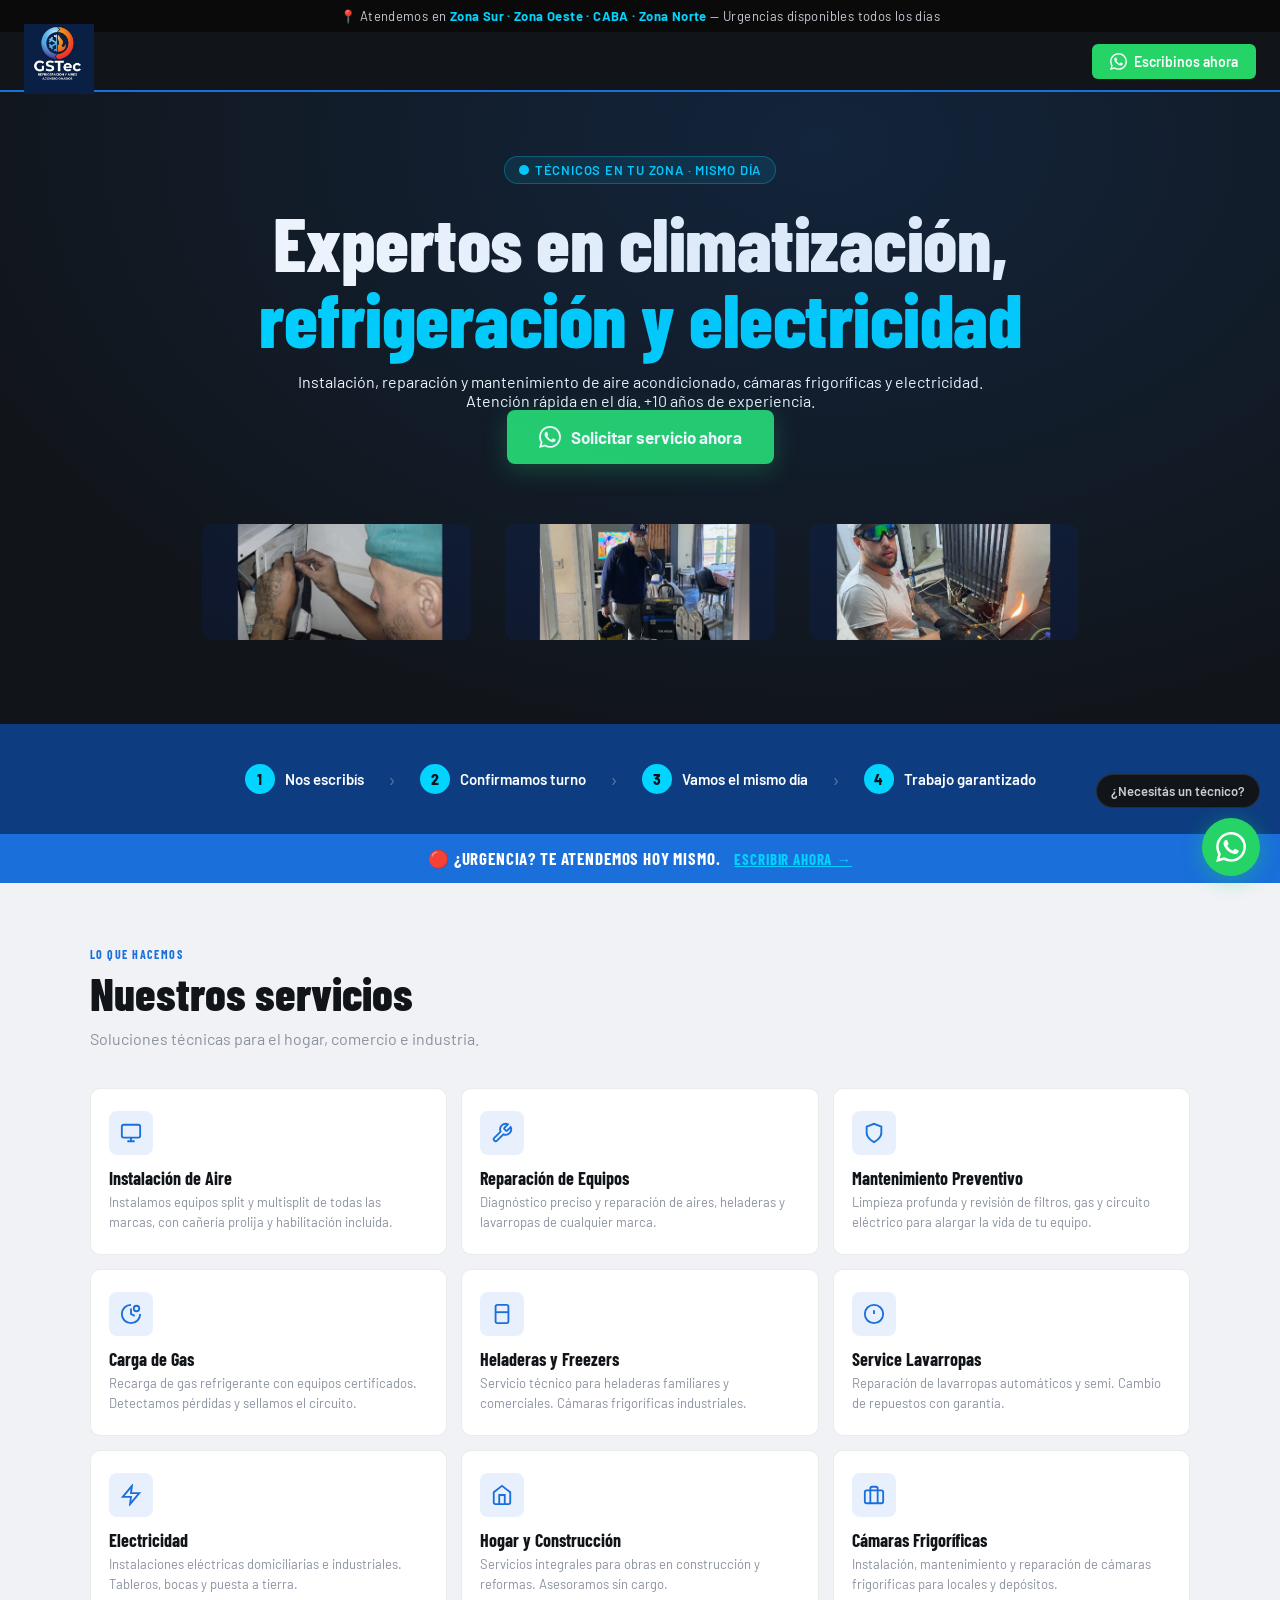
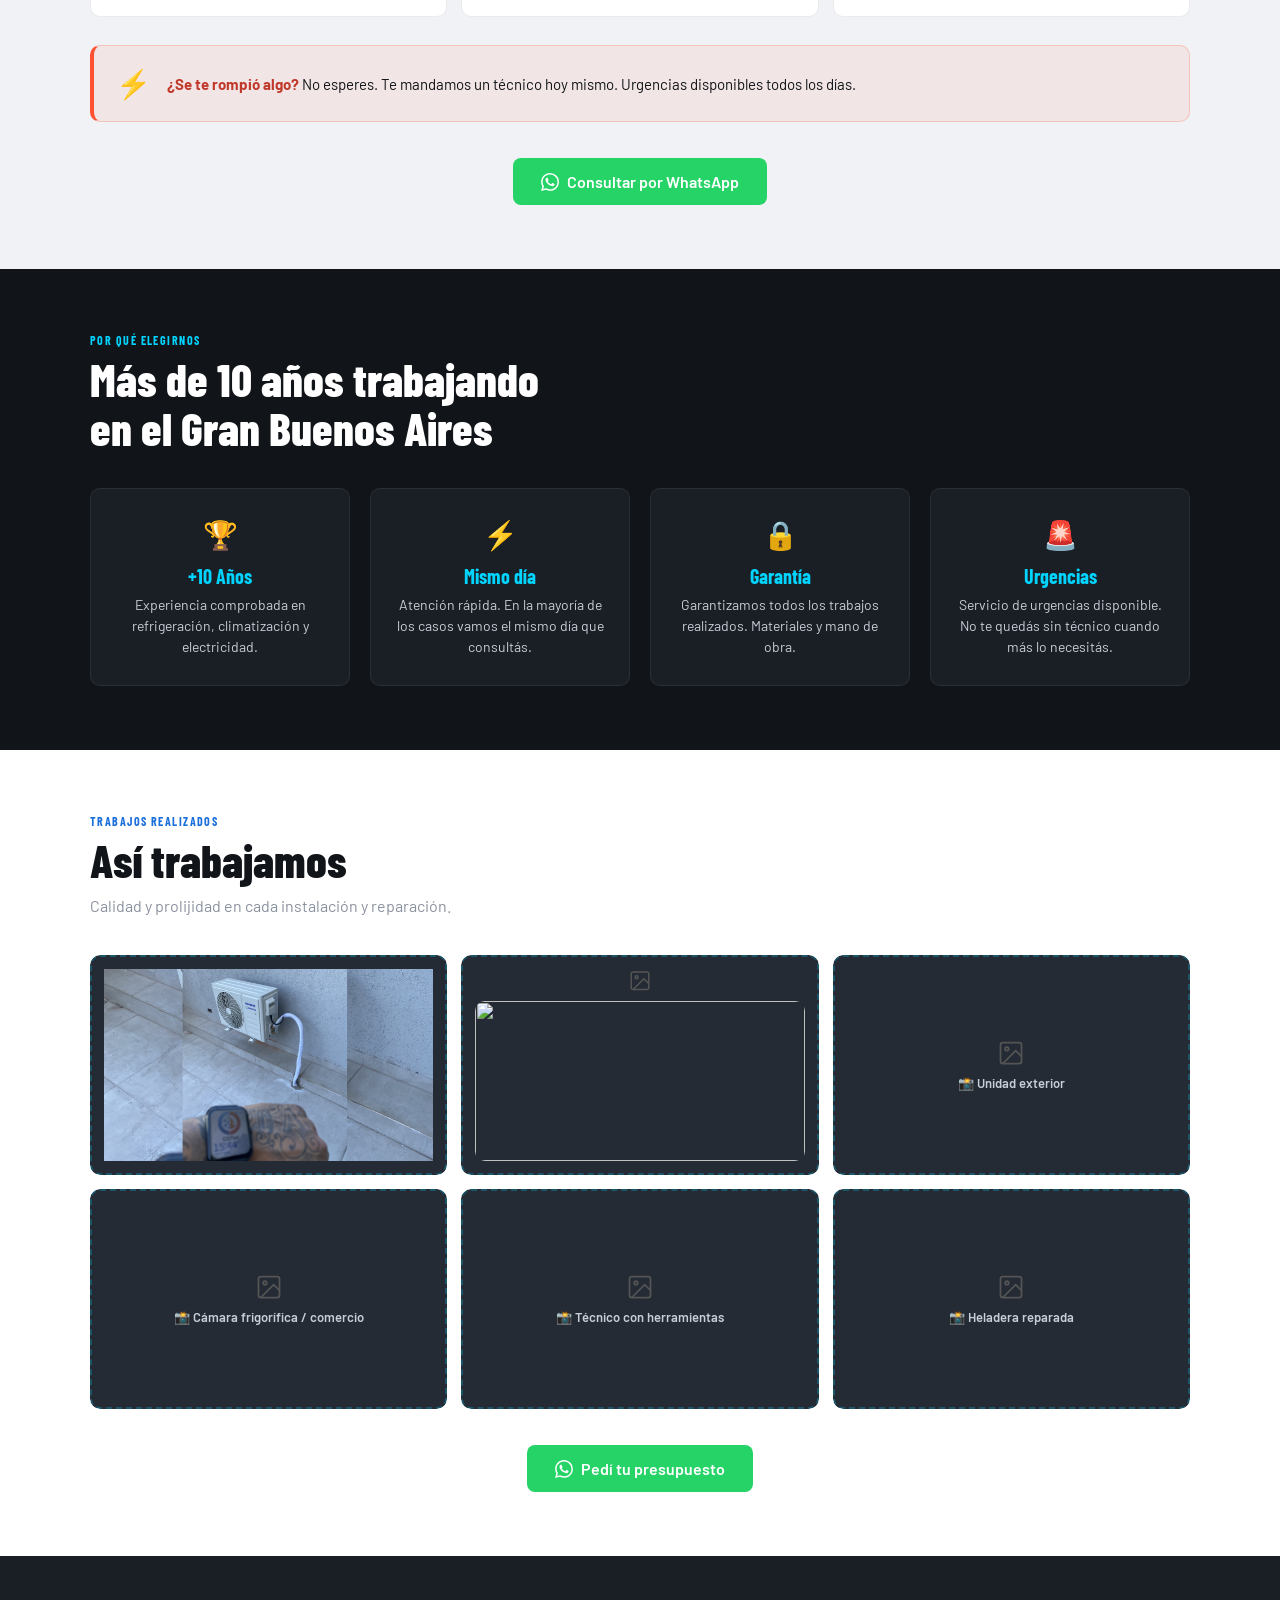
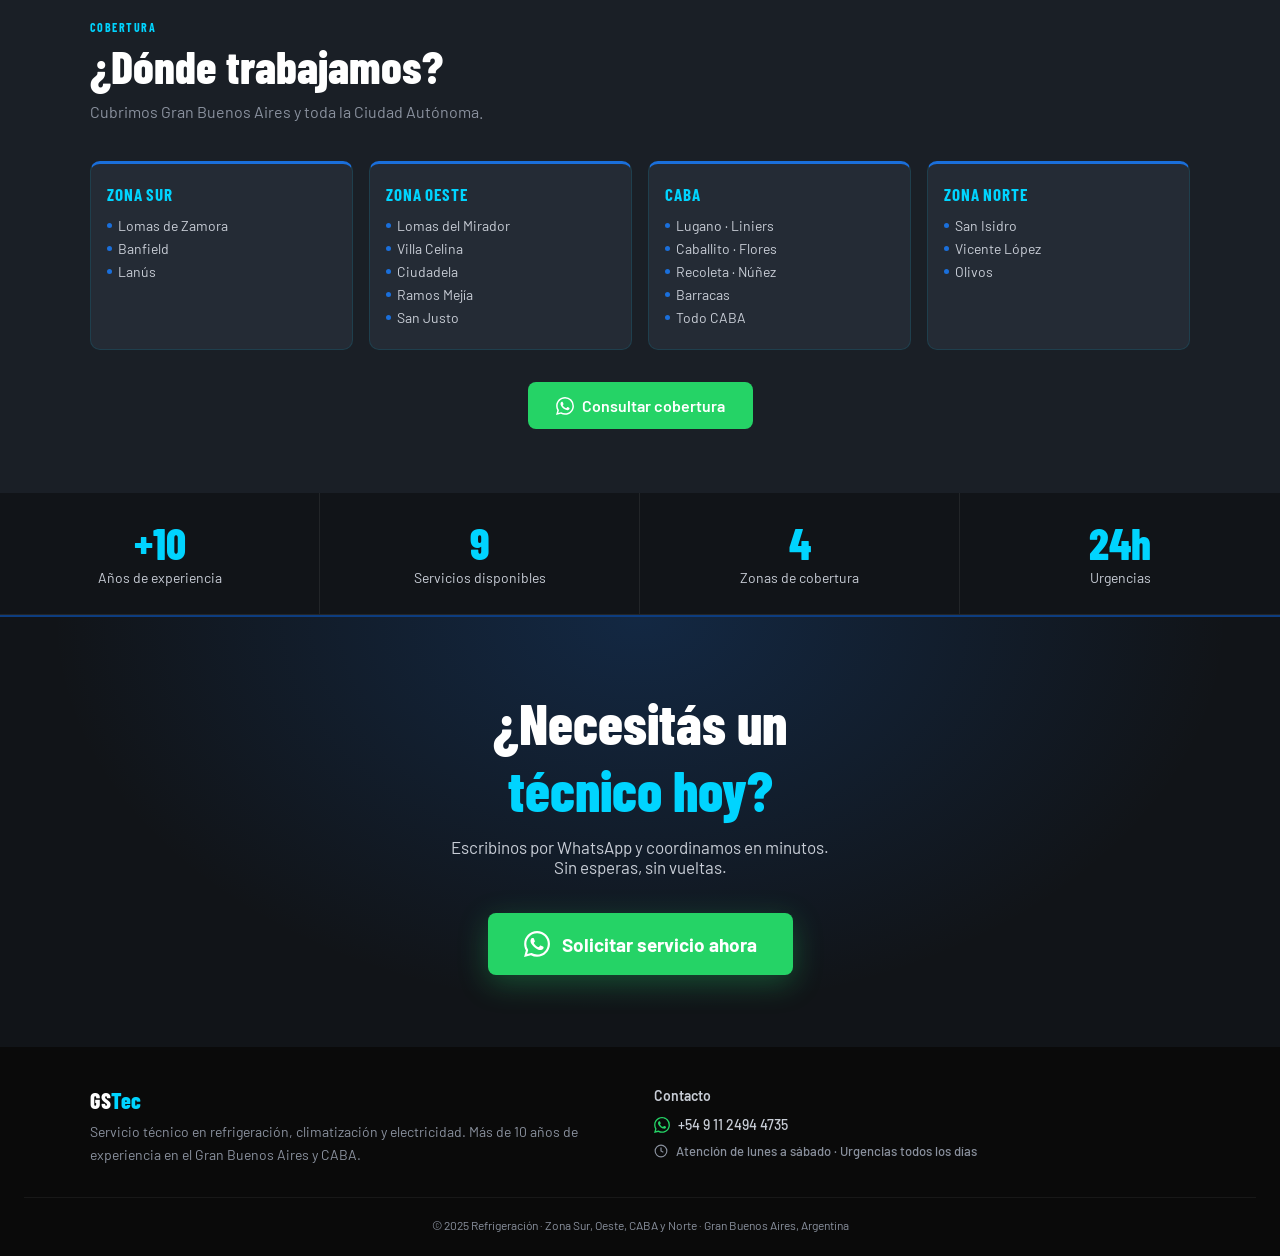
==== index.html @ 86d97913 "Update index.html" ====
<!DOCTYPE html>
<html lang="es">
<head>
<meta charset="UTF-8">
<meta name="viewport" content="width=device-width, initial-scale=1.0">
<meta name="description" content=" Refrigeración - Instalación, reparación y mantenimiento de aires acondicionados, heladeras y más. Más de 10 años de experiencia. Zona Sur, Oeste, CABA y Norte.">
<title> Refrigeración | Técnico Oficial · Zona Sur, Oeste y CABA</title>
<link rel="preconnect" href="https://fonts.googleapis.com">
<link href="https://fonts.googleapis.com/css2?family=Barlow+Condensed:wght@400;600;700;800&family=Barlow:wght@400;500;600&display=swap" rel="stylesheet">
<style>
  *, *::before, *::after { box-sizing: border-box; margin: 0; padding: 0; }

  :root {
    --black:   #0a0a0a;
    --dark:    #111418;
    --dark2:   #1a1f26;
    --dark3:   #242b35;
    --blue:    #1a6fdb;
    --blue2:   #1559b3;
    --blue3:   #0d3d80;
    --cyan:    #00d4ff;
    --white:   #ffffff;
    --gray1:   #f0f2f5;
    --gray2:   #c8cdd6;
    --gray3:   #8a919e;
    --wa:      #25D366;
    --wa2:     #1da851;
    --radius:  10px;
    --font-h:  'Barlow Condensed', sans-serif;
    --font-b:  'Barlow', sans-serif;
  }

  html { scroll-behavior: smooth; }

  body {
    font-family: var(--font-b);
    background: var(--white);
    color: var(--dark);
    overflow-x: hidden;
    -webkit-font-smoothing: antialiased;
  }

  /* ─── TOPBAR ─── */
  .topbar {
    background: var(--black);
    color: var(--gray2);
    font-size: 13px;
    text-align: center;
    padding: 8px 16px;
    letter-spacing: 0.03em;
  }
  .topbar strong { color: var(--cyan); }

  /* ─── NAV ─── */
  nav {
    background: var(--dark);
    position: sticky;
    top: 0;
    z-index: 100;
    display: flex;
    align-items: center;
    justify-content: space-between;
    padding: 0 24px;
    height: 60px;
    border-bottom: 2px solid var(--blue);
  }
  .logo {
    font-family: var(--font-h);
    font-weight: 800;
    font-size: 26px;
    color: var(--white);
    letter-spacing: 0.5px;
    text-decoration: none;
  }
  .logo span { color: var(--cyan); }
  .nav-cta {
    background: var(--wa);
    color: var(--white);
    font-family: var(--font-b);
    font-weight: 600;
    font-size: 14px;
    padding: 9px 18px;
    border-radius: 6px;
    text-decoration: none;
    display: flex;
    align-items: center;
    gap: 7px;
    transition: background .2s;
    white-space: nowrap;
  }
  .nav-cta:hover { background: var(--wa2); }
  .nav-cta svg { flex-shrink: 0; }

  /* ─── HERO ─── */
  .hero {
    background: var(--dark);
    color: var(--white);
    position: relative;
    overflow: hidden;
    padding: 64px 24px 72px;
    text-align: center;
  }
  .hero::before {
    content: '';
    position: absolute;
    top: -40%;
    left: -20%;
    width: 140%;
    height: 160%;
    background: radial-gradient(ellipse at 60% 30%, rgba(26,111,219,.18) 0%, transparent 65%);
    pointer-events: none;
  }
  .hero-badge {
    display: inline-flex;
    align-items: center;
    gap: 6px;
    background: rgba(0,212,255,.1);
    border: 1px solid rgba(0,212,255,.3);
    color: var(--cyan);
    font-size: 13px;
    font-weight: 600;
    letter-spacing: .06em;
    padding: 5px 14px;
    border-radius: 20px;
    margin-bottom: 20px;
    text-transform: uppercase;
  }
  .hero h1 {
    font-family: var(--font-h);
    font-weight: 800;
    font-size: clamp(40px, 10vw, 76px);
    line-height: 1.0;
    letter-spacing: -0.5px;
    margin-bottom: 16px;
  }
  .hero h1 span { color: var(--cyan); }
  .hero-sub {
    font-size: clamp(16px, 4vw, 20px);
    color: var(--gray2);
    max-width: 560px;
    margin: 0 auto 32px;
    line-height: 1.5;
  }
  .btn-wa-hero {
    display: inline-flex;
    align-items: center;
    gap: 10px;
    background: var(--wa);
    color: var(--white);
    font-family: var(--font-b);
    font-weight: 700;
    font-size: 17px;
    padding: 16px 32px;
    border-radius: 8px;
    text-decoration: none;
    transition: transform .15s, background .2s;
    box-shadow: 0 6px 24px rgba(37,211,102,.25);
  }
  .btn-wa-hero:hover { background: var(--wa2); transform: translateY(-2px); }

  /* IMAGE PLACEHOLDER */
  .img-placeholder {
    background: var(--dark3);
    border: 2px dashed rgba(0,212,255,.25);
    border-radius: var(--radius);
    display: flex;
    flex-direction: column;
    align-items: center;
    justify-content: center;
    gap: 8px;
    color: var(--gray3);
    font-size: 14px;
    text-align: center;
    padding: 12px;
  }
  .img-placeholder span { font-weight: 600; color: var(--gray2); font-size: 13px; }

  /* ─── URGENCIA STRIP ─── */
  .urgencia-strip {
    background: var(--blue);
    color: var(--white);
    text-align: center;
    padding: 14px 24px;
    font-family: var(--font-h);
    font-size: 17px;
    font-weight: 700;
    letter-spacing: .05em;
    text-transform: uppercase;
  }
  .urgencia-strip a {
    color: var(--cyan);
    text-decoration: underline;
    margin-left: 10px;
    font-size: 15px;
  }

  /* ─── STATS ─── */
  .stats {
    background: var(--dark);
    color: var(--white);
    display: grid;
    grid-template-columns: repeat(2, 1fr);
    border-bottom: 2px solid var(--blue3);
  }
  @media(min-width:600px){ .stats { grid-template-columns: repeat(4,1fr); } }
  .stat {
    padding: 28px 20px;
    text-align: center;
    border-right: 1px solid rgba(255,255,255,.07);
    border-bottom: 1px solid rgba(255,255,255,.07);
  }
  .stat:last-child { border-right: none; }
  .stat-num {
    font-family: var(--font-h);
    font-size: 44px;
    font-weight: 800;
    color: var(--cyan);
    line-height: 1;
  }
  .stat-label { font-size: 14px; color: var(--gray2); margin-top: 4px; }

  /* ─── SECTIONS BASE ─── */
  section { padding: 64px 24px; }
  .section-label {
    font-family: var(--font-h);
    font-size: 12px;
    font-weight: 700;
    letter-spacing: .12em;
    text-transform: uppercase;
    color: var(--blue);
    margin-bottom: 8px;
  }
  .section-title {
    font-family: var(--font-h);
    font-weight: 800;
    font-size: clamp(28px, 7vw, 46px);
    line-height: 1.05;
    margin-bottom: 12px;
  }
  .section-sub { font-size: 16px; color: var(--gray3); margin-bottom: 40px; }
  .container { max-width: 1100px; margin: 0 auto; }

  /* ─── SERVICIOS ─── */
  .servicios { background: var(--gray1); }
  .servicios .section-title { color: var(--dark); }
  .services-grid {
    display: grid;
    grid-template-columns: 1fr 1fr;
    gap: 14px;
  }
  @media(min-width:700px){ .services-grid { grid-template-columns: repeat(3,1fr); } }
  @media(min-width:1000px){ .services-grid { grid-template-columns: repeat(3,1fr); } }

  .service-card {
    background: var(--white);
    border: 1px solid rgba(0,0,0,.08);
    border-radius: var(--radius);
    padding: 22px 18px;
    transition: box-shadow .2s, transform .15s;
  }
  .service-card:hover { box-shadow: 0 6px 24px rgba(26,111,219,.13); transform: translateY(-3px); }
  .service-icon {
    width: 44px;
    height: 44px;
    background: rgba(26,111,219,.1);
    border-radius: 8px;
    display: flex;
    align-items: center;
    justify-content: center;
    margin-bottom: 12px;
    color: var(--blue);
  }
  .service-card h3 {
    font-family: var(--font-h);
    font-size: 18px;
    font-weight: 700;
    color: var(--dark);
    margin-bottom: 4px;
  }
  .service-card p { font-size: 13px; color: var(--gray3); line-height: 1.5; }

  /* SERVICIOS CTA */
  .servicios-cta {
    margin-top: 36px;
    text-align: center;
  }

  /* ─── CONFIANZA ─── */
  .confianza { background: var(--dark); color: var(--white); }
  .confianza .section-title { color: var(--white); }
  .trust-grid {
    display: grid;
    grid-template-columns: 1fr 1fr;
    gap: 20px;
  }
  @media(min-width:700px){ .trust-grid { grid-template-columns: repeat(4,1fr); } }
  .trust-card {
    background: var(--dark2);
    border: 1px solid rgba(255,255,255,.07);
    border-radius: var(--radius);
    padding: 28px 20px;
    text-align: center;
  }
  .trust-icon {
    font-size: 28px;
    margin-bottom: 12px;
    display: block;
  }
  .trust-card h3 {
    font-family: var(--font-h);
    font-size: 20px;
    font-weight: 700;
    color: var(--cyan);
    margin-bottom: 6px;
  }
  .trust-card p { font-size: 14px; color: var(--gray2); line-height: 1.5; }

  /* ─── GALERÍA ─── */
  .galeria { background: var(--white); }
  .galeria .section-title { color: var(--dark); }
  .gallery-grid {
    display: grid;
    grid-template-columns: repeat(2, 1fr);
    gap: 14px;
  }
  @media(min-width:700px){ .gallery-grid { grid-template-columns: repeat(3,1fr); } }
  .gallery-item { border-radius: var(--radius); overflow: hidden; }
  .gallery-item .img-placeholder { height: 200px; }

  /* ─── ZONAS ─── */
  .zonas { background: var(--dark2); color: var(--white); }
  .zonas .section-title { color: var(--white); }
  .zonas-grid {
    display: grid;
    grid-template-columns: 1fr 1fr;
    gap: 16px;
  }
  @media(min-width:700px){ .zonas-grid { grid-template-columns: repeat(4,1fr); } }
  .zona-card {
    background: var(--dark3);
    border: 1px solid rgba(0,212,255,.12);
    border-top: 3px solid var(--blue);
    border-radius: var(--radius);
    padding: 20px 16px;
  }
  .zona-card h4 {
    font-family: var(--font-h);
    font-size: 17px;
    font-weight: 700;
    color: var(--cyan);
    margin-bottom: 10px;
    text-transform: uppercase;
    letter-spacing: .05em;
  }
  .zona-card ul { list-style: none; }
  .zona-card li {
    font-size: 14px;
    color: var(--gray2);
    padding: 3px 0;
    display: flex;
    align-items: center;
    gap: 6px;
  }
  .zona-card li::before {
    content: '';
    width: 5px;
    height: 5px;
    background: var(--blue);
    border-radius: 50%;
    flex-shrink: 0;
  }

  /* ─── CTA FINAL ─── */
  .cta-final {
    background: var(--dark);
    color: var(--white);
    text-align: center;
    padding: 72px 24px;
    position: relative;
    overflow: hidden;
  }
  .cta-final::before {
    content: '';
    position: absolute;
    inset: 0;
    background: radial-gradient(ellipse at 50% 0%, rgba(26,111,219,.22) 0%, transparent 65%);
    pointer-events: none;
  }
  .cta-final h2 {
    font-family: var(--font-h);
    font-size: clamp(30px, 8vw, 56px);
    font-weight: 800;
    margin-bottom: 14px;
    position: relative;
  }
  .cta-final h2 span { color: var(--cyan); }
  .cta-final p {
    font-size: 17px;
    color: var(--gray2);
    margin-bottom: 36px;
    position: relative;
  }
  .btn-wa-big {
    display: inline-flex;
    align-items: center;
    gap: 12px;
    background: var(--wa);
    color: var(--white);
    font-family: var(--font-b);
    font-weight: 700;
    font-size: 19px;
    padding: 18px 36px;
    border-radius: 8px;
    text-decoration: none;
    transition: background .2s, transform .15s;
    box-shadow: 0 8px 30px rgba(37,211,102,.3);
    position: relative;
  }
  .btn-wa-big:hover { background: var(--wa2); transform: translateY(-2px); }

  /* ─── FOOTER ─── */
  footer {
    background: var(--black);
    color: var(--gray3);
    padding: 40px 24px 24px;
    font-size: 14px;
  }
  .footer-inner {
    max-width: 1100px;
    margin: 0 auto;
    display: grid;
    grid-template-columns: 1fr;
    gap: 28px;
  }
  @media(min-width:600px){ .footer-inner { grid-template-columns: 1fr 1fr; } }
  .footer-brand .logo { font-size: 22px; display: block; margin-bottom: 8px; }
  .footer-brand p { line-height: 1.6; }
  .footer-contact a {
    display: flex;
    align-items: center;
    gap: 8px;
    color: var(--gray2);
    text-decoration: none;
    margin-bottom: 10px;
    font-weight: 500;
  }
  .footer-contact a:hover { color: var(--white); }
  .footer-bottom {
    border-top: 1px solid rgba(255,255,255,.06);
    margin-top: 28px;
    padding-top: 20px;
    text-align: center;
    font-size: 12px;
    color: var(--gray3);
  }

  /* ─── BOTÓN FLOTANTE WA ─── */
  .wa-float {
    position: fixed;
    bottom: 24px;
    right: 20px;
    z-index: 999;
    display: flex;
    flex-direction: column;
    align-items: flex-end;
    gap: 10px;
  }
  .wa-float-bubble {
    background: var(--dark);
    color: var(--gray2);
    font-size: 13px;
    font-weight: 600;
    padding: 8px 14px;
    border-radius: 20px;
    border: 1px solid rgba(255,255,255,.1);
    white-space: nowrap;
    animation: fadeIn .4s ease;
  }
  .wa-float-btn {
    width: 58px;
    height: 58px;
    background: var(--wa);
    border-radius: 50%;
    display: flex;
    align-items: center;
    justify-content: center;
    text-decoration: none;
    box-shadow: 0 4px 20px rgba(37,211,102,.4);
    animation: pulse 2.5s infinite;
    transition: transform .15s;
  }
  .wa-float-btn:hover { transform: scale(1.08); }
  @keyframes pulse {
    0%,100% { box-shadow: 0 4px 20px rgba(37,211,102,.4); }
    50%      { box-shadow: 0 4px 30px rgba(37,211,102,.65); }
  }
  @keyframes fadeIn { from { opacity:0; transform:translateY(6px); } to { opacity:1; transform:none; } }

  /* ─── SHARED BUTTON ─── */
  .btn-wa {
    display: inline-flex;
    align-items: center;
    gap: 8px;
    background: var(--wa);
    color: var(--white);
    font-family: var(--font-b);
    font-weight: 600;
    font-size: 16px;
    padding: 14px 28px;
    border-radius: 8px;
    text-decoration: none;
    transition: background .2s, transform .15s;
  }
  .btn-wa:hover { background: var(--wa2); transform: translateY(-1px); }

  /* ─── HERO GALLERY ─── */
  .hero-gallery {
    display: grid;
    grid-template-columns: repeat(3, 1fr);
    gap: 10px;
    max-width: 900px;
    margin: 48px auto 0;
  }
  .hero-gallery .img-placeholder { height: 140px; border-radius: 8px; }
  @media(max-width:500px){
    .hero-gallery { grid-template-columns: 1fr 1fr; }
    .hero-gallery .img-placeholder:last-child { display: none; }
  }

  /* ─── PROCESS STRIP ─── */
  .process {
    background: var(--blue3);
    color: var(--white);
    padding: 32px 24px;
  }
  .process-inner {
    max-width: 900px;
    margin: 0 auto;
    display: flex;
    flex-wrap: wrap;
    justify-content: center;
    gap: 0;
  }
  .process-step {
    display: flex;
    align-items: center;
    gap: 10px;
    padding: 8px 20px;
  }
  .process-num {
    width: 30px;
    height: 30px;
    background: var(--cyan);
    color: var(--dark);
    border-radius: 50%;
    font-weight: 800;
    font-size: 14px;
    display: flex;
    align-items: center;
    justify-content: center;
    flex-shrink: 0;
  }
  .process-step span { font-size: 15px; font-weight: 600; }
  .process-arrow {
    color: rgba(255,255,255,.3);
    font-size: 20px;
    padding: 0 4px;
    align-self: center;
  }

  /* ─── URGENCIA CARD ─── */
  .urgencia-card {
    background: rgba(255, 80, 50, .08);
    border: 1px solid rgba(255,100,60,.25);
    border-left: 4px solid #ff5032;
    border-radius: var(--radius);
    padding: 20px 22px;
    display: flex;
    align-items: center;
    gap: 16px;
    margin-top: 28px;
  }
  .urgencia-card .urg-icon { font-size: 28px; flex-shrink: 0; }
  .urgencia-card p { font-size: 15px; color: var(--dark); line-height: 1.5; }
  .urgencia-card strong { color: #c0392b; }

  @media(min-width:700px){
    .confianza .section-title { margin-bottom: 36px; }
  }
</style>
</head>
<body>

<!-- TOP BAR -->
<div class="topbar">
  📍 Atendemos en <strong>Zona Sur · Zona Oeste · CABA · Zona Norte</strong> — Urgencias disponibles todos los días
</div>

<!-- NAV -->
<nav>
  <a href="#" class="logo">
  <img src="logo.png.jpeg" alt="GSTec" style="height:70px;">
</a>
  <a href="https://wa.me/5491124944735?text=Hola!%20Necesito%20un%20servicio%20t%C3%A9cnico." class="nav-cta" target="_blank" rel="noopener">
    <svg width="17" height="17" fill="currentColor" viewBox="0 0 24 24"><path d="M17.472 14.382c-.297-.149-1.758-.867-2.03-.967-.273-.099-.471-.148-.67.15-.197.297-.767.966-.94 1.164-.173.199-.347.223-.644.075-.297-.15-1.255-.463-2.39-1.475-.883-.788-1.48-1.761-1.653-2.059-.173-.297-.018-.458.13-.606.134-.133.298-.347.446-.52.149-.174.198-.298.298-.497.099-.198.05-.371-.025-.52-.075-.149-.669-1.612-.916-2.207-.242-.579-.487-.5-.669-.51-.173-.008-.371-.01-.57-.01-.198 0-.52.074-.792.372-.272.297-1.04 1.016-1.04 2.479 0 1.462 1.065 2.875 1.213 3.074.149.198 2.096 3.2 5.077 4.487.709.306 1.262.489 1.694.625.712.227 1.36.195 1.871.118.571-.085 1.758-.719 2.006-1.413.248-.694.248-1.289.173-1.413-.074-.124-.272-.198-.57-.347m-5.421 7.403h-.004a9.87 9.87 0 01-5.031-1.378l-.361-.214-3.741.982.998-3.648-.235-.374a9.86 9.86 0 01-1.51-5.26c.001-5.45 4.436-9.884 9.888-9.884 2.64 0 5.122 1.03 6.988 2.898a9.825 9.825 0 012.893 6.994c-.003 5.45-4.437 9.884-9.885 9.884m8.413-18.297A11.815 11.815 0 0012.05 0C5.495 0 .16 5.335.157 11.892c0 2.096.547 4.142 1.588 5.945L.057 24l6.305-1.654a11.882 11.882 0 005.683 1.448h.005c6.554 0 11.89-5.335 11.893-11.893a11.821 11.821 0 00-3.48-8.413z"/></svg>
    Escribinos ahora
  </a>
</nav>

<!-- HERO -->
<section class="hero">
  <div class="hero-badge">
    <svg width="10" height="10" viewBox="0 0 10 10" fill="var(--cyan)"><circle cx="5" cy="5" r="5"/></svg>
    Técnicos en tu zona · Mismo día
  </div>
  <h1>Expertos en climatización,<br><span>refrigeración y electricidad</span></h1>
  <p>Instalación, reparación y mantenimiento de aire acondicionado, cámaras frigoríficas y electricidad.<br>Atención rápida en el día. +10 años de experiencia.</p>
  <a href="https://wa.me/5491124944735?text=Hola!%20Necesito%20un%20servicio%20t%C3%A9cnico." class="btn-wa-hero" target="_blank" rel="noopener">
    <svg width="22" height="22" fill="currentColor" viewBox="0 0 24 24"><path d="M17.472 14.382c-.297-.149-1.758-.867-2.03-.967-.273-.099-.471-.148-.67.15-.197.297-.767.966-.94 1.164-.173.199-.347.223-.644.075-.297-.15-1.255-.463-2.39-1.475-.883-.788-1.48-1.761-1.653-2.059-.173-.297-.018-.458.13-.606.134-.133.298-.347.446-.52.149-.174.198-.298.298-.497.099-.198.05-.371-.025-.52-.075-.149-.669-1.612-.916-2.207-.242-.579-.487-.5-.669-.51-.173-.008-.371-.01-.57-.01-.198 0-.52.074-.792.372-.272.297-1.04 1.016-1.04 2.479 0 1.462 1.065 2.875 1.213 3.074.149.198 2.096 3.2 5.077 4.487.709.306 1.262.489 1.694.625.712.227 1.36.195 1.871.118.571-.085 1.758-.719 2.006-1.413.248-.694.248-1.289.173-1.413-.074-.124-.272-.198-.57-.347m-5.421 7.403h-.004a9.87 9.87 0 01-5.031-1.378l-.361-.214-3.741.982.998-3.648-.235-.374a9.86 9.86 0 01-1.51-5.26c.001-5.45 4.436-9.884 9.888-9.884 2.64 0 5.122 1.03 6.988 2.898a9.825 9.825 0 012.893 6.994c-.003 5.45-4.437 9.884-9.885 9.884m8.413-18.297A11.815 11.815 0 0012.05 0C5.495 0 .16 5.335.157 11.892c0 2.096.547 4.142 1.588 5.945L.057 24l6.305-1.654a11.882 11.882 0 005.683 1.448h.005c6.554 0 11.89-5.335 11.893-11.893a11.821 11.821 0 00-3.48-8.413z"/></svg>
    Solicitar servicio ahora
  </a>

  <!-- HERO GALLERY — 📸 COLOCAR AQUÍ FOTOS REALES -->
  <div class="hero-gallery">
    <!-- FOTO 1: Técnico trabajando en instalación -->
  <div class="img-placeholder" style="border:none !important; outline:none !important; box-shadow:none !important; background:transparent !important; filter:none !important;">  
 <img src="foto1.jpg" style="width:100%; height:200px; object-fit:cover; border-radius:10px;"> 
   </div> 
   <!-- FOTO 2: Instalación terminada -->
    <div class="img-placeholder" style="border:none !important; outline:none !important; box-shadow:none !important; background:transparent !important; filter:none !important;">
     <img src="foto2.jpg" style="width:100%; height:200px; object-fit:cover; border-radius:10px;">
     </div>
   <!-- FOTO 3: Unidad exterior prolija -->
    <div class="img-placeholder" style="border:none !important; outline:none !important; box-shadow:none !important; background:transparent !important; filter:none !important;">
    <img src="foto3.jpg" style="width:100%; height:200px; object-fit:cover; border-radius:10px;"> 
     </div> 
</section>
<!-- PROCESS -->
<div class="process">
  <div class="process-inner">
    <div class="process-step">
      <div class="process-num">1</div>
      <span>Nos escribís</span>
    </div>
    <div class="process-arrow">›</div>
    <div class="process-step">
      <div class="process-num">2</div>
      <span>Confirmamos turno</span>
    </div>
    <div class="process-arrow">›</div>
    <div class="process-step">
      <div class="process-num">3</div>
      <span>Vamos el mismo día</span>
    </div>
    <div class="process-arrow">›</div>
    <div class="process-step">
      <div class="process-num">4</div>
      <span>Trabajo garantizado</span>
    </div>
  </div>
</div>

<!-- URGENCIA STRIP -->
<div class="urgencia-strip">
  🔴 ¿Urgencia? Te atendemos hoy mismo.
  <a href="https://wa.me/5491124944735?text=Tengo%20una%20urgencia%2C%20necesito%20un%20t%C3%A9cnico%20urgente." target="_blank" rel="noopener">Escribir ahora →</a>
</div>

<!-- SERVICIOS -->
<section class="servicios">
  <div class="container">
    <div class="section-label">Lo que hacemos</div>
    <h2 class="section-title">Nuestros servicios</h2>
    <p class="section-sub">Soluciones técnicas para el hogar, comercio e industria.</p>

    <div class="services-grid">

      <div class="service-card">
        <div class="service-icon">
          <svg width="22" height="22" fill="none" stroke="currentColor" stroke-width="2" viewBox="0 0 24 24"><rect x="2" y="3" width="20" height="14" rx="2"/><path d="M8 21h8M12 17v4"/></svg>
        </div>
        <h3>Instalación de Aire</h3>
        <p>Instalamos equipos split y multisplit de todas las marcas, con cañería prolija y habilitación incluida.</p>
      </div>

      <div class="service-card">
        <div class="service-icon">
          <svg width="22" height="22" fill="none" stroke="currentColor" stroke-width="2" viewBox="0 0 24 24"><path d="M14.7 6.3a1 1 0 0 0 0 1.4l1.6 1.6a1 1 0 0 0 1.4 0l3.77-3.77a6 6 0 0 1-7.94 7.94l-6.91 6.91a2.12 2.12 0 0 1-3-3l6.91-6.91a6 6 0 0 1 7.94-7.94l-3.76 3.76z"/></svg>
        </div>
        <h3>Reparación de Equipos</h3>
        <p>Diagnóstico preciso y reparación de aires, heladeras y lavarropas de cualquier marca.</p>
      </div>

      <div class="service-card">
        <div class="service-icon">
          <svg width="22" height="22" fill="none" stroke="currentColor" stroke-width="2" viewBox="0 0 24 24"><path d="M12 22s8-4 8-10V5l-8-3-8 3v7c0 6 8 10 8 10z"/></svg>
        </div>
        <h3>Mantenimiento Preventivo</h3>
        <p>Limpieza profunda y revisión de filtros, gas y circuito eléctrico para alargar la vida de tu equipo.</p>
      </div>

      <div class="service-card">
        <div class="service-icon">
          <svg width="22" height="22" fill="none" stroke="currentColor" stroke-width="2" viewBox="0 0 24 24"><path d="M12 2a10 10 0 1 0 10 10"/><path d="M12 6v6l4 2"/><circle cx="18" cy="6" r="3"/></svg>
        </div>
        <h3>Carga de Gas</h3>
        <p>Recarga de gas refrigerante con equipos certificados. Detectamos pérdidas y sellamos el circuito.</p>
      </div>

      <div class="service-card">
        <div class="service-icon">
          <svg width="22" height="22" fill="none" stroke="currentColor" stroke-width="2" viewBox="0 0 24 24"><rect x="5" y="2" width="14" height="20" rx="2"/><path d="M5 10h14"/></svg>
        </div>
        <h3>Heladeras y Freezers</h3>
        <p>Servicio técnico para heladeras familiares y comerciales. Cámaras frigoríficas industriales.</p>
      </div>

      <div class="service-card">
        <div class="service-icon">
          <svg width="22" height="22" fill="none" stroke="currentColor" stroke-width="2" viewBox="0 0 24 24"><circle cx="12" cy="12" r="10"/><path d="M12 8v4M12 16h.01"/></svg>
        </div>
        <h3>Service Lavarropas</h3>
        <p>Reparación de lavarropas automáticos y semi. Cambio de repuestos con garantía.</p>
      </div>

      <div class="service-card">
        <div class="service-icon">
          <svg width="22" height="22" fill="none" stroke="currentColor" stroke-width="2" viewBox="0 0 24 24"><path d="M13 2L3 14h9l-1 8 10-12h-9l1-8z"/></svg>
        </div>
        <h3>Electricidad</h3>
        <p>Instalaciones eléctricas domiciliarias e industriales. Tableros, bocas y puesta a tierra.</p>
      </div>

      <div class="service-card">
        <div class="service-icon">
          <svg width="22" height="22" fill="none" stroke="currentColor" stroke-width="2" viewBox="0 0 24 24"><path d="M3 9l9-7 9 7v11a2 2 0 0 1-2 2H5a2 2 0 0 1-2-2z"/><polyline points="9 22 9 12 15 12 15 22"/></svg>
        </div>
        <h3>Hogar y Construcción</h3>
        <p>Servicios integrales para obras en construcción y reformas. Asesoramos sin cargo.</p>
      </div>

      <div class="service-card">
        <div class="service-icon">
          <svg width="22" height="22" fill="none" stroke="currentColor" stroke-width="2" viewBox="0 0 24 24"><rect x="2" y="7" width="20" height="14" rx="2"/><path d="M16 21V5a2 2 0 0 0-2-2h-4a2 2 0 0 0-2 2v16"/></svg>
        </div>
        <h3>Cámaras Frigoríficas</h3>
        <p>Instalación, mantenimiento y reparación de cámaras frigoríficas para locales y depósitos.</p>
      </div>

    </div>

    <!-- URGENCIA CARD -->
    <div class="urgencia-card">
      <div class="urg-icon">⚡</div>
      <p><strong>¿Se te rompió algo?</strong> No esperes. Te mandamos un técnico hoy mismo. Urgencias disponibles todos los días.</p>
    </div>

    <div class="servicios-cta">
      <a href="https://wa.me/5491124944735?text=Hola!%20Quiero%20consultar%20por%20un%20servicio." class="btn-wa" target="_blank" rel="noopener">
        <svg width="18" height="18" fill="currentColor" viewBox="0 0 24 24"><path d="M17.472 14.382c-.297-.149-1.758-.867-2.03-.967-.273-.099-.471-.148-.67.15-.197.297-.767.966-.94 1.164-.173.199-.347.223-.644.075-.297-.15-1.255-.463-2.39-1.475-.883-.788-1.48-1.761-1.653-2.059-.173-.297-.018-.458.13-.606.134-.133.298-.347.446-.52.149-.174.198-.298.298-.497.099-.198.05-.371-.025-.52-.075-.149-.669-1.612-.916-2.207-.242-.579-.487-.5-.669-.51-.173-.008-.371-.01-.57-.01-.198 0-.52.074-.792.372-.272.297-1.04 1.016-1.04 2.479 0 1.462 1.065 2.875 1.213 3.074.149.198 2.096 3.2 5.077 4.487.709.306 1.262.489 1.694.625.712.227 1.36.195 1.871.118.571-.085 1.758-.719 2.006-1.413.248-.694.248-1.289.173-1.413-.074-.124-.272-.198-.57-.347m-5.421 7.403h-.004a9.87 9.87 0 01-5.031-1.378l-.361-.214-3.741.982.998-3.648-.235-.374a9.86 9.86 0 01-1.51-5.26c.001-5.45 4.436-9.884 9.888-9.884 2.64 0 5.122 1.03 6.988 2.898a9.825 9.825 0 012.893 6.994c-.003 5.45-4.437 9.884-9.885 9.884m8.413-18.297A11.815 11.815 0 0012.05 0C5.495 0 .16 5.335.157 11.892c0 2.096.547 4.142 1.588 5.945L.057 24l6.305-1.654a11.882 11.882 0 005.683 1.448h.005c6.554 0 11.89-5.335 11.893-11.893a11.821 11.821 0 00-3.48-8.413z"/></svg>
        Consultar por WhatsApp
      </a>
    </div>
  </div>
</section>

<!-- CONFIANZA -->
<section class="confianza">
  <div class="container">
    <div class="section-label" style="color:var(--cyan)">Por qué elegirnos</div>
    <h2 class="section-title">Más de 10 años trabajando<br>en el Gran Buenos Aires</h2>
    <div class="trust-grid">
      <div class="trust-card">
        <span class="trust-icon">🏆</span>
        <h3>+10 Años</h3>
        <p>Experiencia comprobada en refrigeración, climatización y electricidad.</p>
      </div>
      <div class="trust-card">
        <span class="trust-icon">⚡</span>
        <h3>Mismo día</h3>
        <p>Atención rápida. En la mayoría de los casos vamos el mismo día que consultás.</p>
      </div>
      <div class="trust-card">
        <span class="trust-icon">🔒</span>
        <h3>Garantía</h3>
        <p>Garantizamos todos los trabajos realizados. Materiales y mano de obra.</p>
      </div>
      <div class="trust-card">
        <span class="trust-icon">🚨</span>
        <h3>Urgencias</h3>
        <p>Servicio de urgencias disponible. No te quedás sin técnico cuando más lo necesitás.</p>
      </div>
    </div>
  </div>
</section>

<!-- GALERÍA -->
<section class="galeria">
  <div class="container">
    <div class="section-label">Trabajos realizados</div>
    <h2 class="section-title">Así trabajamos</h2>
    <p class="section-sub">Calidad y prolijidad en cada instalación y reparación.</p>

    <div class="gallery-grid">
      <!-- FOTO 4: Instalación prolija de split -->
      <div class="gallery-item">
        <div class="img-placeholder" style="height:220px">
         <img src="foto4.jpg" style="width:100%; height:100%; object-fit:cover; display:block;"> 
        </div>
      </div>
      <!-- FOTO 5: Técnico en trabajo eléctrico -->
      <div class="gallery-item">
        <div class="img-placeholder" style="height:220px">
          <svg width="28" height="28" fill="none" stroke="#555" stroke-width="1.5" viewBox="0 0 24 24"><rect x="3" y="3" width="18" height="18" rx="2"/><circle cx="8.5" cy="8.5" r="1.5"/><path d="m21 15-5-5L5 21"/></svg>
          <img src="foto5.jpg" style="width:100%; height:100%; object-fit:cover; border-radius:10px;">
        </div>
      </div>
      <!-- FOTO 6: Unidad exterior bien colocada -->
      <div class="gallery-item">
        <div class="img-placeholder" style="height:220px">
          <svg width="28" height="28" fill="none" stroke="#555" stroke-width="1.5" viewBox="0 0 24 24"><rect x="3" y="3" width="18" height="18" rx="2"/><circle cx="8.5" cy="8.5" r="1.5"/><path d="m21 15-5-5L5 21"/></svg>
          <span>📸 Unidad exterior</span>
        </div>
      </div>
      <!-- FOTO 7: Trabajo comercial / cámara frigorífica -->
      <div class="gallery-item">
        <div class="img-placeholder" style="height:220px">
          <svg width="28" height="28" fill="none" stroke="#555" stroke-width="1.5" viewBox="0 0 24 24"><rect x="3" y="3" width="18" height="18" rx="2"/><circle cx="8.5" cy="8.5" r="1.5"/><path d="m21 15-5-5L5 21"/></svg>
          <span>📸 Cámara frigorífica / comercio</span>
        </div>
      </div>
      <!-- FOTO 8: Técnico con herramientas -->
      <div class="gallery-item">
        <div class="img-placeholder" style="height:220px">
          <svg width="28" height="28" fill="none" stroke="#555" stroke-width="1.5" viewBox="0 0 24 24"><rect x="3" y="3" width="18" height="18" rx="2"/><circle cx="8.5" cy="8.5" r="1.5"/><path d="m21 15-5-5L5 21"/></svg>
          <span>📸 Técnico con herramientas</span>
        </div>
      </div>
      <!-- FOTO 9: Resultado final de reparación -->
      <div class="gallery-item">
        <div class="img-placeholder" style="height:220px">
          <svg width="28" height="28" fill="none" stroke="#555" stroke-width="1.5" viewBox="0 0 24 24"><rect x="3" y="3" width="18" height="18" rx="2"/><circle cx="8.5" cy="8.5" r="1.5"/><path d="m21 15-5-5L5 21"/></svg>
          <span>📸 Heladera reparada</span>
        </div>
      </div>
    </div>

    <div class="servicios-cta" style="margin-top:36px">
      <a href="https://wa.me/5491124944735?text=Hola!%20Vi%20sus%20trabajos%20y%20quiero%20pedir%20un%20presupuesto." class="btn-wa" target="_blank" rel="noopener">
        <svg width="18" height="18" fill="currentColor" viewBox="0 0 24 24"><path d="M17.472 14.382c-.297-.149-1.758-.867-2.03-.967-.273-.099-.471-.148-.67.15-.197.297-.767.966-.94 1.164-.173.199-.347.223-.644.075-.297-.15-1.255-.463-2.39-1.475-.883-.788-1.48-1.761-1.653-2.059-.173-.297-.018-.458.13-.606.134-.133.298-.347.446-.52.149-.174.198-.298.298-.497.099-.198.05-.371-.025-.52-.075-.149-.669-1.612-.916-2.207-.242-.579-.487-.5-.669-.51-.173-.008-.371-.01-.57-.01-.198 0-.52.074-.792.372-.272.297-1.04 1.016-1.04 2.479 0 1.462 1.065 2.875 1.213 3.074.149.198 2.096 3.2 5.077 4.487.709.306 1.262.489 1.694.625.712.227 1.36.195 1.871.118.571-.085 1.758-.719 2.006-1.413.248-.694.248-1.289.173-1.413-.074-.124-.272-.198-.57-.347m-5.421 7.403h-.004a9.87 9.87 0 01-5.031-1.378l-.361-.214-3.741.982.998-3.648-.235-.374a9.86 9.86 0 01-1.51-5.26c.001-5.45 4.436-9.884 9.888-9.884 2.64 0 5.122 1.03 6.988 2.898a9.825 9.825 0 012.893 6.994c-.003 5.45-4.437 9.884-9.885 9.884m8.413-18.297A11.815 11.815 0 0012.05 0C5.495 0 .16 5.335.157 11.892c0 2.096.547 4.142 1.588 5.945L.057 24l6.305-1.654a11.882 11.882 0 005.683 1.448h.005c6.554 0 11.89-5.335 11.893-11.893a11.821 11.821 0 00-3.48-8.413z"/></svg>
        Pedí tu presupuesto
      </a>
    </div>
  </div>
</section>

<!-- ZONAS -->
<section class="zonas">
  <div class="container">
    <div class="section-label" style="color:var(--cyan)">Cobertura</div>
    <h2 class="section-title">¿Dónde trabajamos?</h2>
    <p class="section-sub" style="color:var(--gray3)">Cubrimos Gran Buenos Aires y toda la Ciudad Autónoma.</p>

    <div class="zonas-grid">
      <div class="zona-card">
        <h4>Zona Sur</h4>
        <ul>
          <li>Lomas de Zamora</li>
          <li>Banfield</li>
          <li>Lanús</li>
        </ul>
      </div>
      <div class="zona-card">
        <h4>Zona Oeste</h4>
        <ul>
          <li>Lomas del Mirador</li>
          <li>Villa Celina</li>
          <li>Ciudadela</li>
          <li>Ramos Mejía</li>
          <li>San Justo</li>
        </ul>
      </div>
      <div class="zona-card">
        <h4>CABA</h4>
        <ul>
          <li>Lugano · Liniers</li>
          <li>Caballito · Flores</li>
          <li>Recoleta · Núñez</li>
          <li>Barracas</li>
          <li>Todo CABA</li>
        </ul>
      </div>
      <div class="zona-card">
        <h4>Zona Norte</h4>
        <ul>
          <li>San Isidro</li>
          <li>Vicente López</li>
          <li>Olivos</li>
        </ul>
      </div>
    </div>

    <div style="text-align:center;margin-top:32px">
      <a href="https://wa.me/5491124944735?text=Hola!%20Quiero%20saber%20si%20cubren%20mi%20zona." class="btn-wa" target="_blank" rel="noopener">
        <svg width="18" height="18" fill="currentColor" viewBox="0 0 24 24"><path d="M17.472 14.382c-.297-.149-1.758-.867-2.03-.967-.273-.099-.471-.148-.67.15-.197.297-.767.966-.94 1.164-.173.199-.347.223-.644.075-.297-.15-1.255-.463-2.39-1.475-.883-.788-1.48-1.761-1.653-2.059-.173-.297-.018-.458.13-.606.134-.133.298-.347.446-.52.149-.174.198-.298.298-.497.099-.198.05-.371-.025-.52-.075-.149-.669-1.612-.916-2.207-.242-.579-.487-.5-.669-.51-.173-.008-.371-.01-.57-.01-.198 0-.52.074-.792.372-.272.297-1.04 1.016-1.04 2.479 0 1.462 1.065 2.875 1.213 3.074.149.198 2.096 3.2 5.077 4.487.709.306 1.262.489 1.694.625.712.227 1.36.195 1.871.118.571-.085 1.758-.719 2.006-1.413.248-.694.248-1.289.173-1.413-.074-.124-.272-.198-.57-.347m-5.421 7.403h-.004a9.87 9.87 0 01-5.031-1.378l-.361-.214-3.741.982.998-3.648-.235-.374a9.86 9.86 0 01-1.51-5.26c.001-5.45 4.436-9.884 9.888-9.884 2.64 0 5.122 1.03 6.988 2.898a9.825 9.825 0 012.893 6.994c-.003 5.45-4.437 9.884-9.885 9.884m8.413-18.297A11.815 11.815 0 0012.05 0C5.495 0 .16 5.335.157 11.892c0 2.096.547 4.142 1.588 5.945L.057 24l6.305-1.654a11.882 11.882 0 005.683 1.448h.005c6.554 0 11.89-5.335 11.893-11.893a11.821 11.821 0 00-3.48-8.413z"/></svg>
        Consultar cobertura
      </a>
    </div>
  </div>
</section>

<!-- STATS -->
<div class="stats">
  <div class="stat">
    <div class="stat-num">+10</div>
    <div class="stat-label">Años de experiencia</div>
  </div>
  <div class="stat">
    <div class="stat-num">9</div>
    <div class="stat-label">Servicios disponibles</div>
  </div>
  <div class="stat">
    <div class="stat-num">4</div>
    <div class="stat-label">Zonas de cobertura</div>
  </div>
  <div class="stat">
    <div class="stat-num">24h</div>
    <div class="stat-label">Urgencias</div>
  </div>
</div>

<!-- CTA FINAL -->
<section class="cta-final">
  <div class="container">
    <h2>¿Necesitás un<br><span>técnico hoy?</span></h2>
    <p>Escribinos por WhatsApp y coordinamos en minutos.<br>Sin esperas, sin vueltas.</p>
    <a href="https://wa.me/5491124944735?text=Hola!%20Necesito%20un%20servicio%20t%C3%A9cnico." class="btn-wa-big" target="_blank" rel="noopener">
      <svg width="26" height="26" fill="currentColor" viewBox="0 0 24 24"><path d="M17.472 14.382c-.297-.149-1.758-.867-2.03-.967-.273-.099-.471-.148-.67.15-.197.297-.767.966-.94 1.164-.173.199-.347.223-.644.075-.297-.15-1.255-.463-2.39-1.475-.883-.788-1.48-1.761-1.653-2.059-.173-.297-.018-.458.13-.606.134-.133.298-.347.446-.52.149-.174.198-.298.298-.497.099-.198.05-.371-.025-.52-.075-.149-.669-1.612-.916-2.207-.242-.579-.487-.5-.669-.51-.173-.008-.371-.01-.57-.01-.198 0-.52.074-.792.372-.272.297-1.04 1.016-1.04 2.479 0 1.462 1.065 2.875 1.213 3.074.149.198 2.096 3.2 5.077 4.487.709.306 1.262.489 1.694.625.712.227 1.36.195 1.871.118.571-.085 1.758-.719 2.006-1.413.248-.694.248-1.289.173-1.413-.074-.124-.272-.198-.57-.347m-5.421 7.403h-.004a9.87 9.87 0 01-5.031-1.378l-.361-.214-3.741.982.998-3.648-.235-.374a9.86 9.86 0 01-1.51-5.26c.001-5.45 4.436-9.884 9.888-9.884 2.64 0 5.122 1.03 6.988 2.898a9.825 9.825 0 012.893 6.994c-.003 5.45-4.437 9.884-9.885 9.884m8.413-18.297A11.815 11.815 0 0012.05 0C5.495 0 .16 5.335.157 11.892c0 2.096.547 4.142 1.588 5.945L.057 24l6.305-1.654a11.882 11.882 0 005.683 1.448h.005c6.554 0 11.89-5.335 11.893-11.893a11.821 11.821 0 00-3.48-8.413z"/></svg>
      Solicitar servicio ahora
    </a>
  </div>
</section>

<!-- FOOTER -->
<footer>
  <div class="footer-inner">
    <div class="footer-brand">
      <a href="#" class="logo">GS<span style="color:var(--cyan)">Tec</span></a>
      <p>Servicio técnico en refrigeración, climatización y electricidad. Más de 10 años de experiencia en el Gran Buenos Aires y CABA.</p>
    </div>
    <div class="footer-contact">
      <p style="color:var(--gray2);font-weight:600;margin-bottom:12px">Contacto</p>
      <a href="https://wa.me/5491124944735" target="_blank" rel="noopener">
        <svg width="16" height="16" fill="#25D366" viewBox="0 0 24 24"><path d="M17.472 14.382c-.297-.149-1.758-.867-2.03-.967-.273-.099-.471-.148-.67.15-.197.297-.767.966-.94 1.164-.173.199-.347.223-.644.075-.297-.15-1.255-.463-2.39-1.475-.883-.788-1.48-1.761-1.653-2.059-.173-.297-.018-.458.13-.606.134-.133.298-.347.446-.52.149-.174.198-.298.298-.497.099-.198.05-.371-.025-.52-.075-.149-.669-1.612-.916-2.207-.242-.579-.487-.5-.669-.51-.173-.008-.371-.01-.57-.01-.198 0-.52.074-.792.372-.272.297-1.04 1.016-1.04 2.479 0 1.462 1.065 2.875 1.213 3.074.149.198 2.096 3.2 5.077 4.487.709.306 1.262.489 1.694.625.712.227 1.36.195 1.871.118.571-.085 1.758-.719 2.006-1.413.248-.694.248-1.289.173-1.413-.074-.124-.272-.198-.57-.347m-5.421 7.403h-.004a9.87 9.87 0 01-5.031-1.378l-.361-.214-3.741.982.998-3.648-.235-.374a9.86 9.86 0 01-1.51-5.26c.001-5.45 4.436-9.884 9.888-9.884 2.64 0 5.122 1.03 6.988 2.898a9.825 9.825 0 012.893 6.994c-.003 5.45-4.437 9.884-9.885 9.884m8.413-18.297A11.815 11.815 0 0012.05 0C5.495 0 .16 5.335.157 11.892c0 2.096.547 4.142 1.588 5.945L.057 24l6.305-1.654a11.882 11.882 0 005.683 1.448h.005c6.554 0 11.89-5.335 11.893-11.893a11.821 11.821 0 00-3.48-8.413z"/></svg>
        +54 9 11 2494 4735
      </a>
      <a href="https://wa.me/5491124944735" target="_blank" rel="noopener" style="color:var(--gray3);font-size:13px;">
        <svg width="14" height="14" fill="none" stroke="currentColor" stroke-width="2" viewBox="0 0 24 24"><circle cx="12" cy="12" r="10"/><polyline points="12 6 12 12 16 14"/></svg>
        Atención de lunes a sábado · Urgencias todos los días
      </a>
    </div>
  </div>
  <div class="footer-bottom">
    © 2025  Refrigeración · Zona Sur, Oeste, CABA y Norte · Gran Buenos Aires, Argentina
  </div>
</footer>

<!-- BOTÓN FLOTANTE WHATSAPP -->
<div class="wa-float">
  <div class="wa-float-bubble">¿Necesitás un técnico?</div>
  <a href="https://wa.me/5491124944735?text=Hola!%20Vi%20su%20web%20y%20necesito%20un%20servicio%20t%C3%A9cnico." class="wa-float-btn" target="_blank" rel="noopener" aria-label="Contactar por WhatsApp">
    <svg width="30" height="30" fill="white" viewBox="0 0 24 24"><path d="M17.472 14.382c-.297-.149-1.758-.867-2.03-.967-.273-.099-.471-.148-.67.15-.197.297-.767.966-.94 1.164-.173.199-.347.223-.644.075-.297-.15-1.255-.463-2.39-1.475-.883-.788-1.48-1.761-1.653-2.059-.173-.297-.018-.458.13-.606.134-.133.298-.347.446-.52.149-.174.198-.298.298-.497.099-.198.05-.371-.025-.52-.075-.149-.669-1.612-.916-2.207-.242-.579-.487-.5-.669-.51-.173-.008-.371-.01-.57-.01-.198 0-.52.074-.792.372-.272.297-1.04 1.016-1.04 2.479 0 1.462 1.065 2.875 1.213 3.074.149.198 2.096 3.2 5.077 4.487.709.306 1.262.489 1.694.625.712.227 1.36.195 1.871.118.571-.085 1.758-.719 2.006-1.413.248-.694.248-1.289.173-1.413-.074-.124-.272-.198-.57-.347m-5.421 7.403h-.004a9.87 9.87 0 01-5.031-1.378l-.361-.214-3.741.982.998-3.648-.235-.374a9.86 9.86 0 01-1.51-5.26c.001-5.45 4.436-9.884 9.888-9.884 2.64 0 5.122 1.03 6.988 2.898a9.825 9.825 0 012.893 6.994c-.003 5.45-4.437 9.884-9.885 9.884m8.413-18.297A11.815 11.815 0 0012.05 0C5.495 0 .16 5.335.157 11.892c0 2.096.547 4.142 1.588 5.945L.057 24l6.305-1.654a11.882 11.882 0 005.683 1.448h.005c6.554 0 11.89-5.335 11.893-11.893a11.821 11.821 0 00-3.48-8.413z"/></svg>
  </a>
</div>

<script>
  // Ocultar burbuja del botón flotante después de 6 segundos
  setTimeout(() => {
    const bubble = document.querySelector('.wa-float-bubble');
    if (bubble) {
      bubble.style.transition = 'opacity .5s';
      bubble.style.opacity = '0';
      setTimeout(() => bubble.remove(), 500);
    }
  }, 6000);
</script>

</body>
</html>
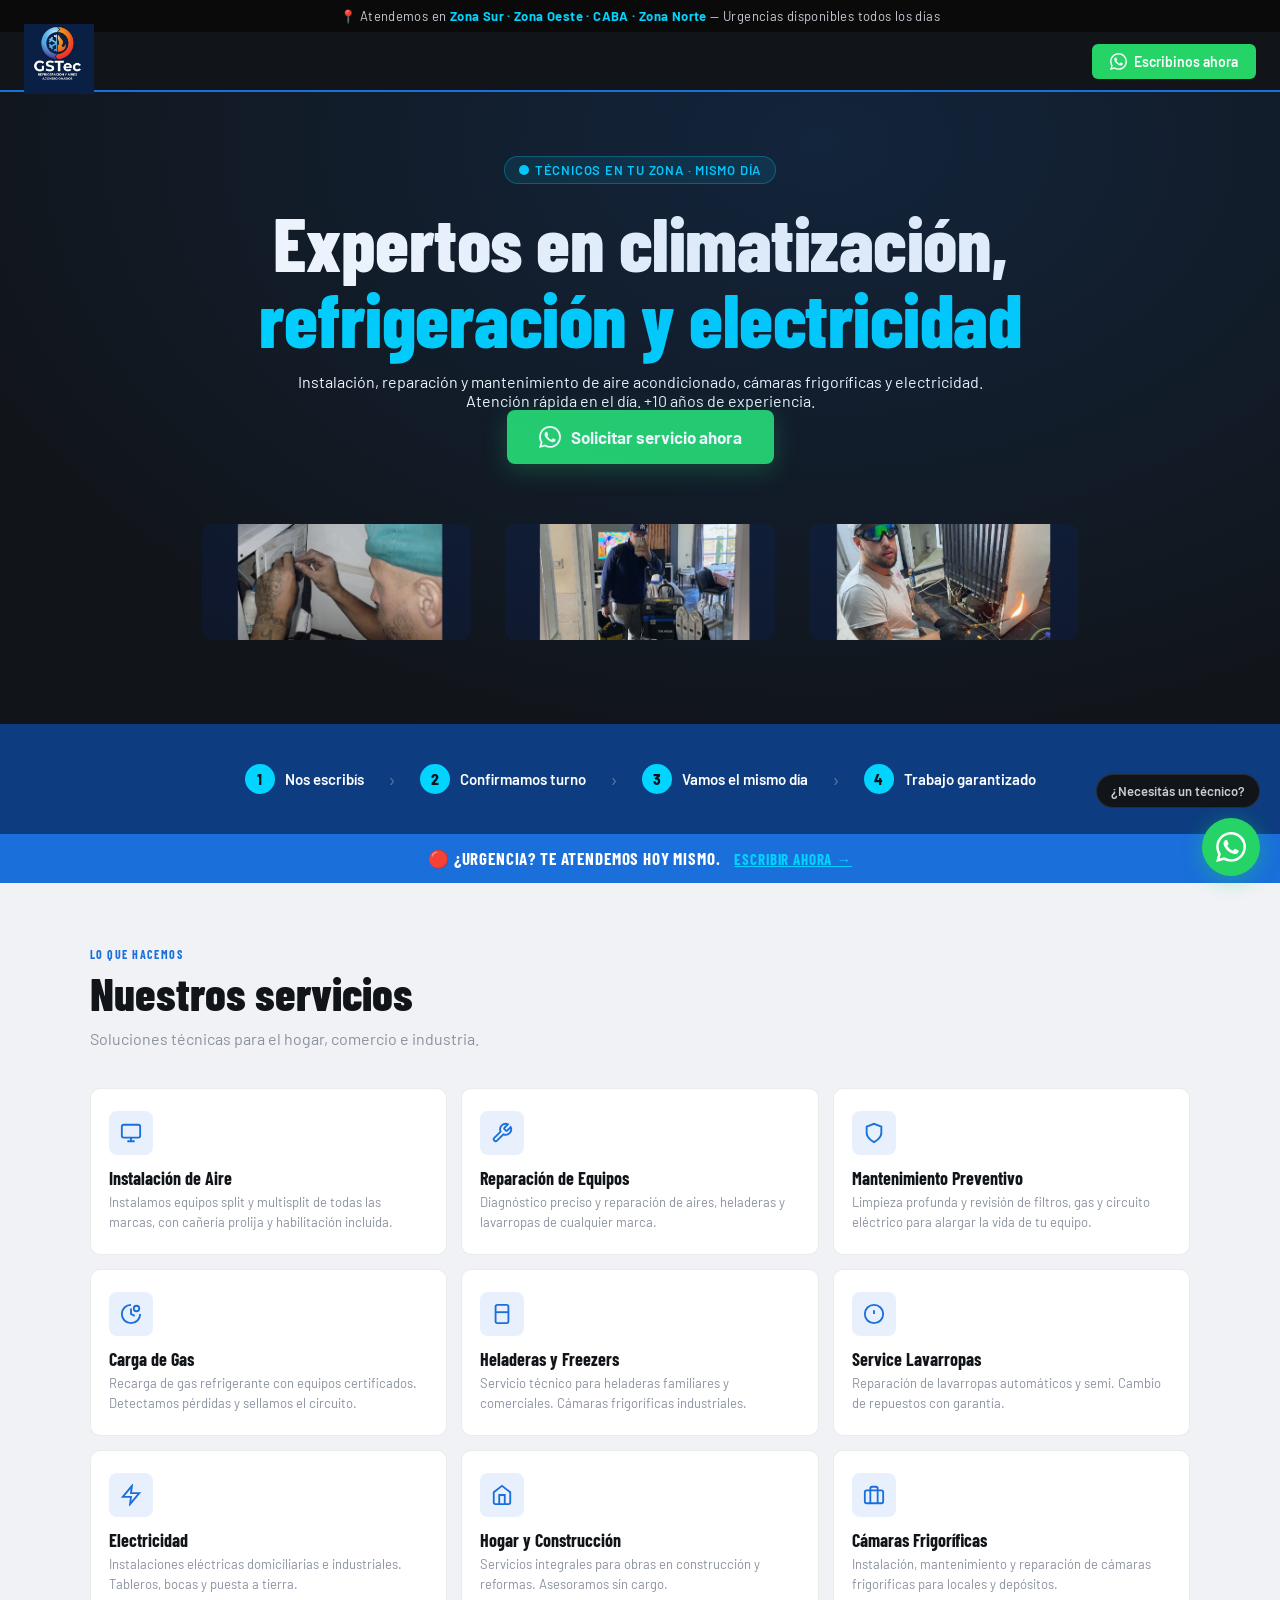
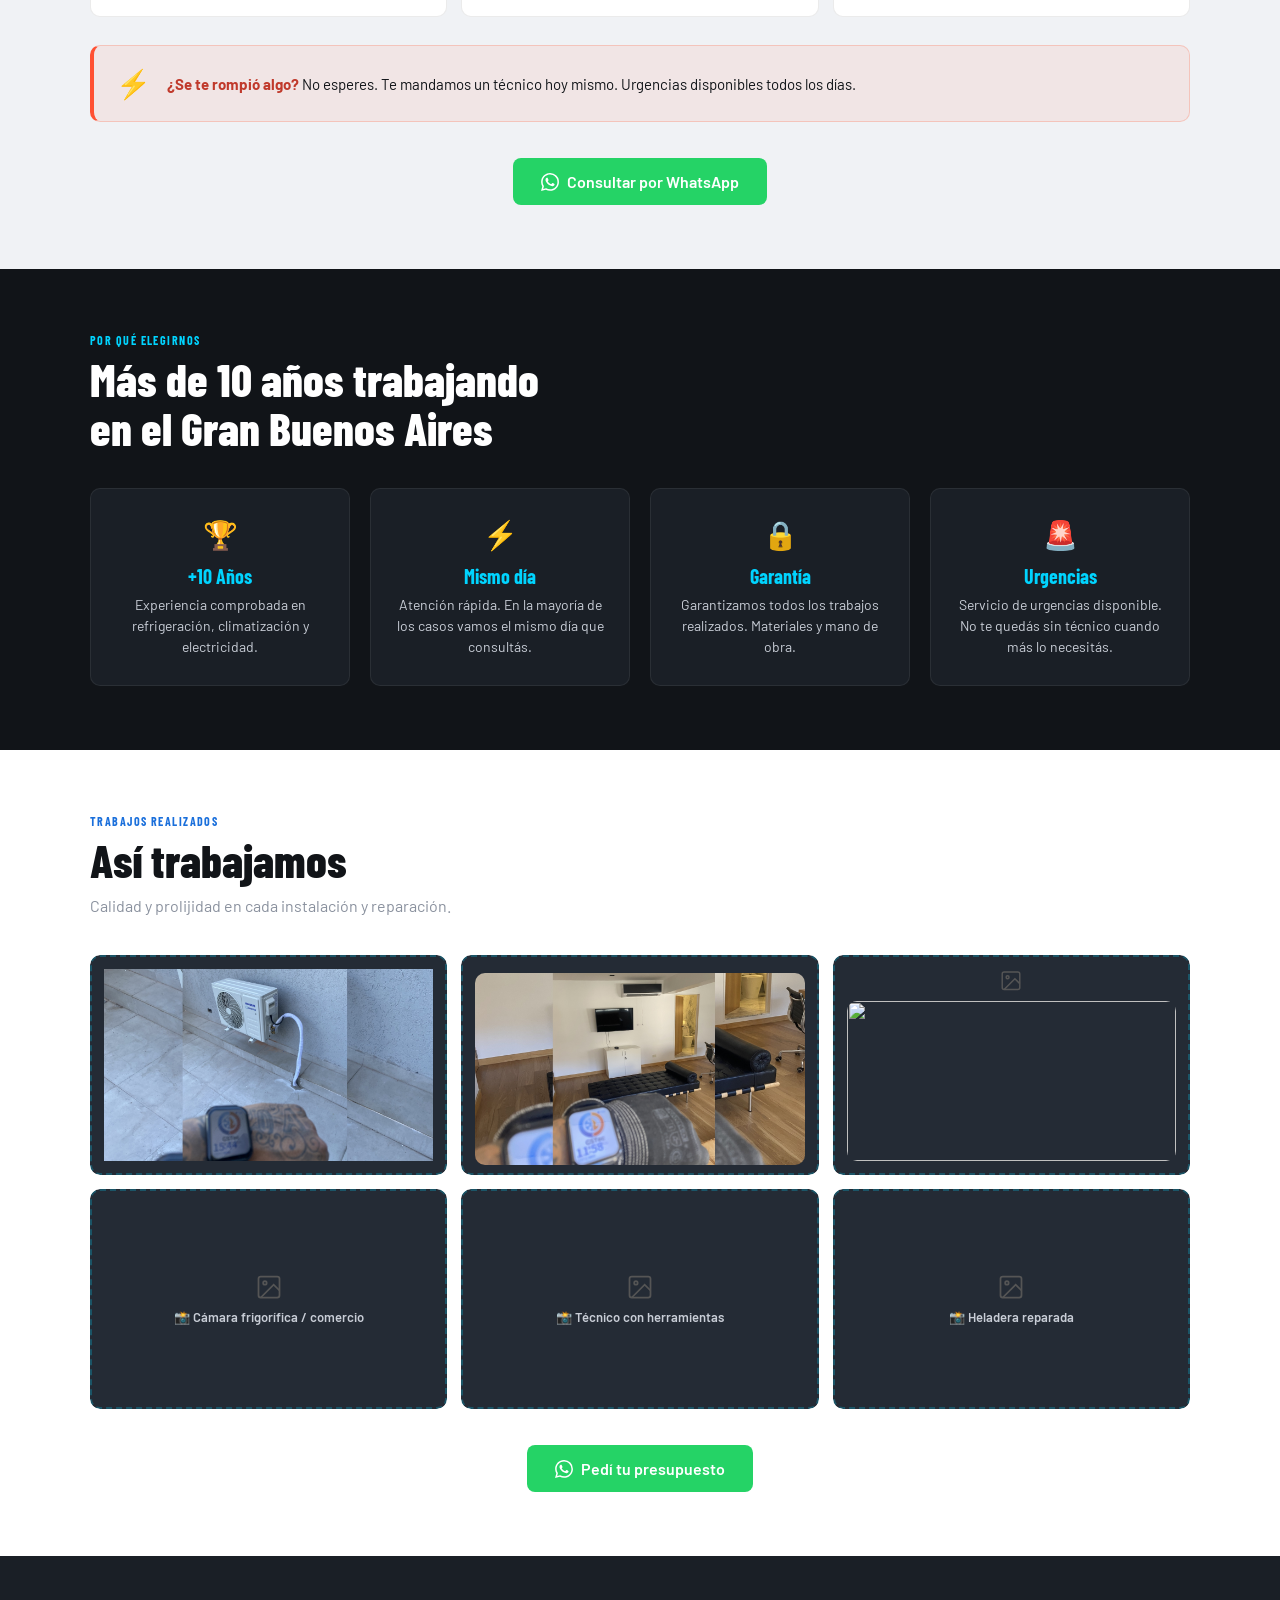
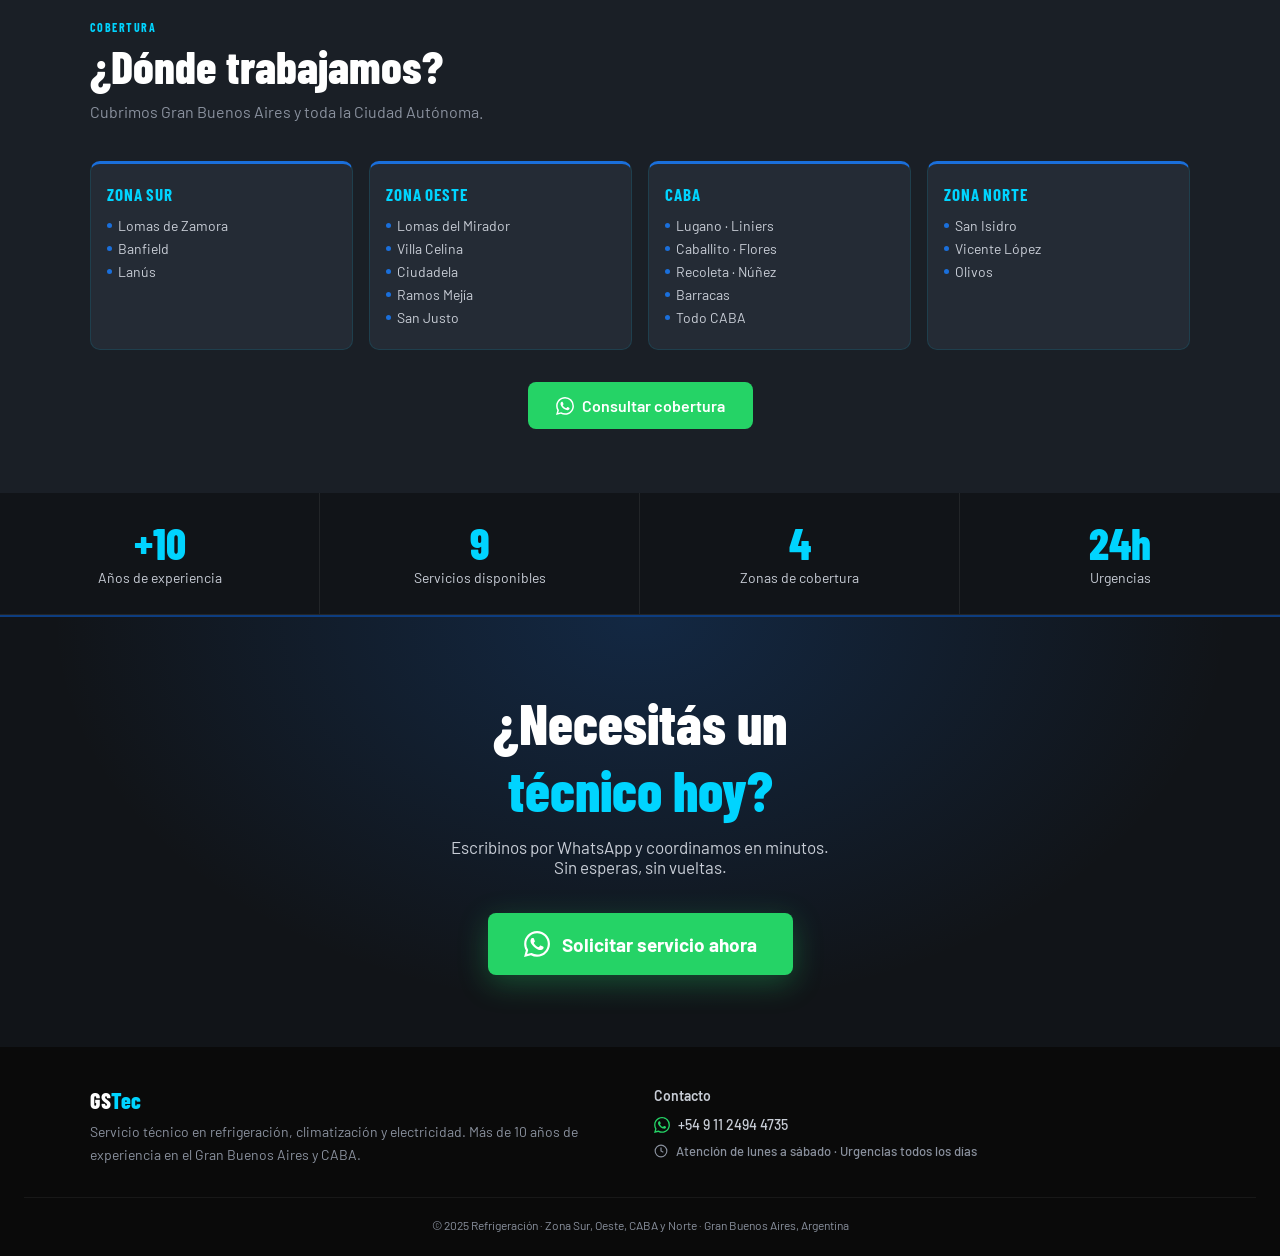
==== commit bb820943: "Update index.html" ====
--- a/index.html
+++ b/index.html
@@ -819,7 +819,7 @@
       <div class="gallery-item">
         <div class="img-placeholder" style="height:220px">
           <svg width="28" height="28" fill="none" stroke="#555" stroke-width="1.5" viewBox="0 0 24 24"><rect x="3" y="3" width="18" height="18" rx="2"/><circle cx="8.5" cy="8.5" r="1.5"/><path d="m21 15-5-5L5 21"/></svg>
-          <span>📸 Unidad exterior</span>
+          <img src="foto6.jpg" style="width:100%; height:100%; object-fit:cover; border-radius:10px;">
         </div>
       </div>
       <!-- FOTO 7: Trabajo comercial / cámara frigorífica -->
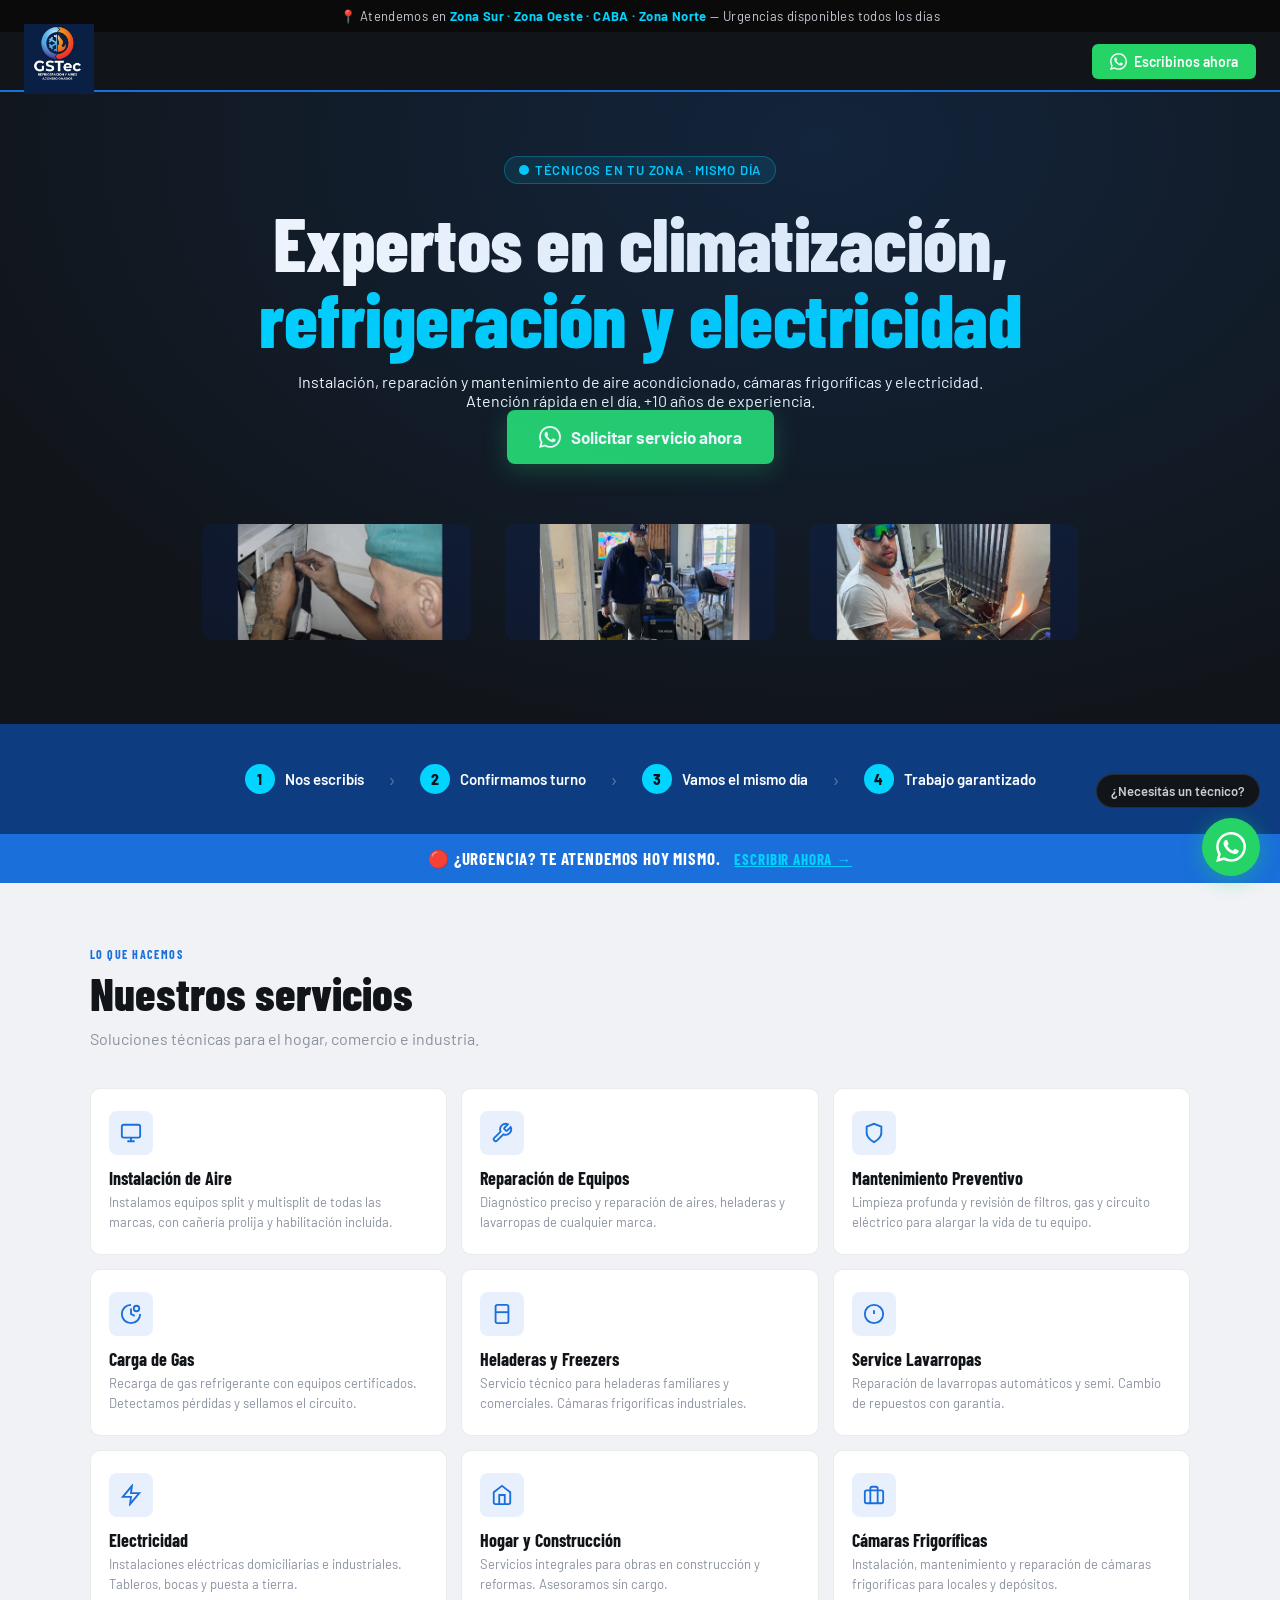
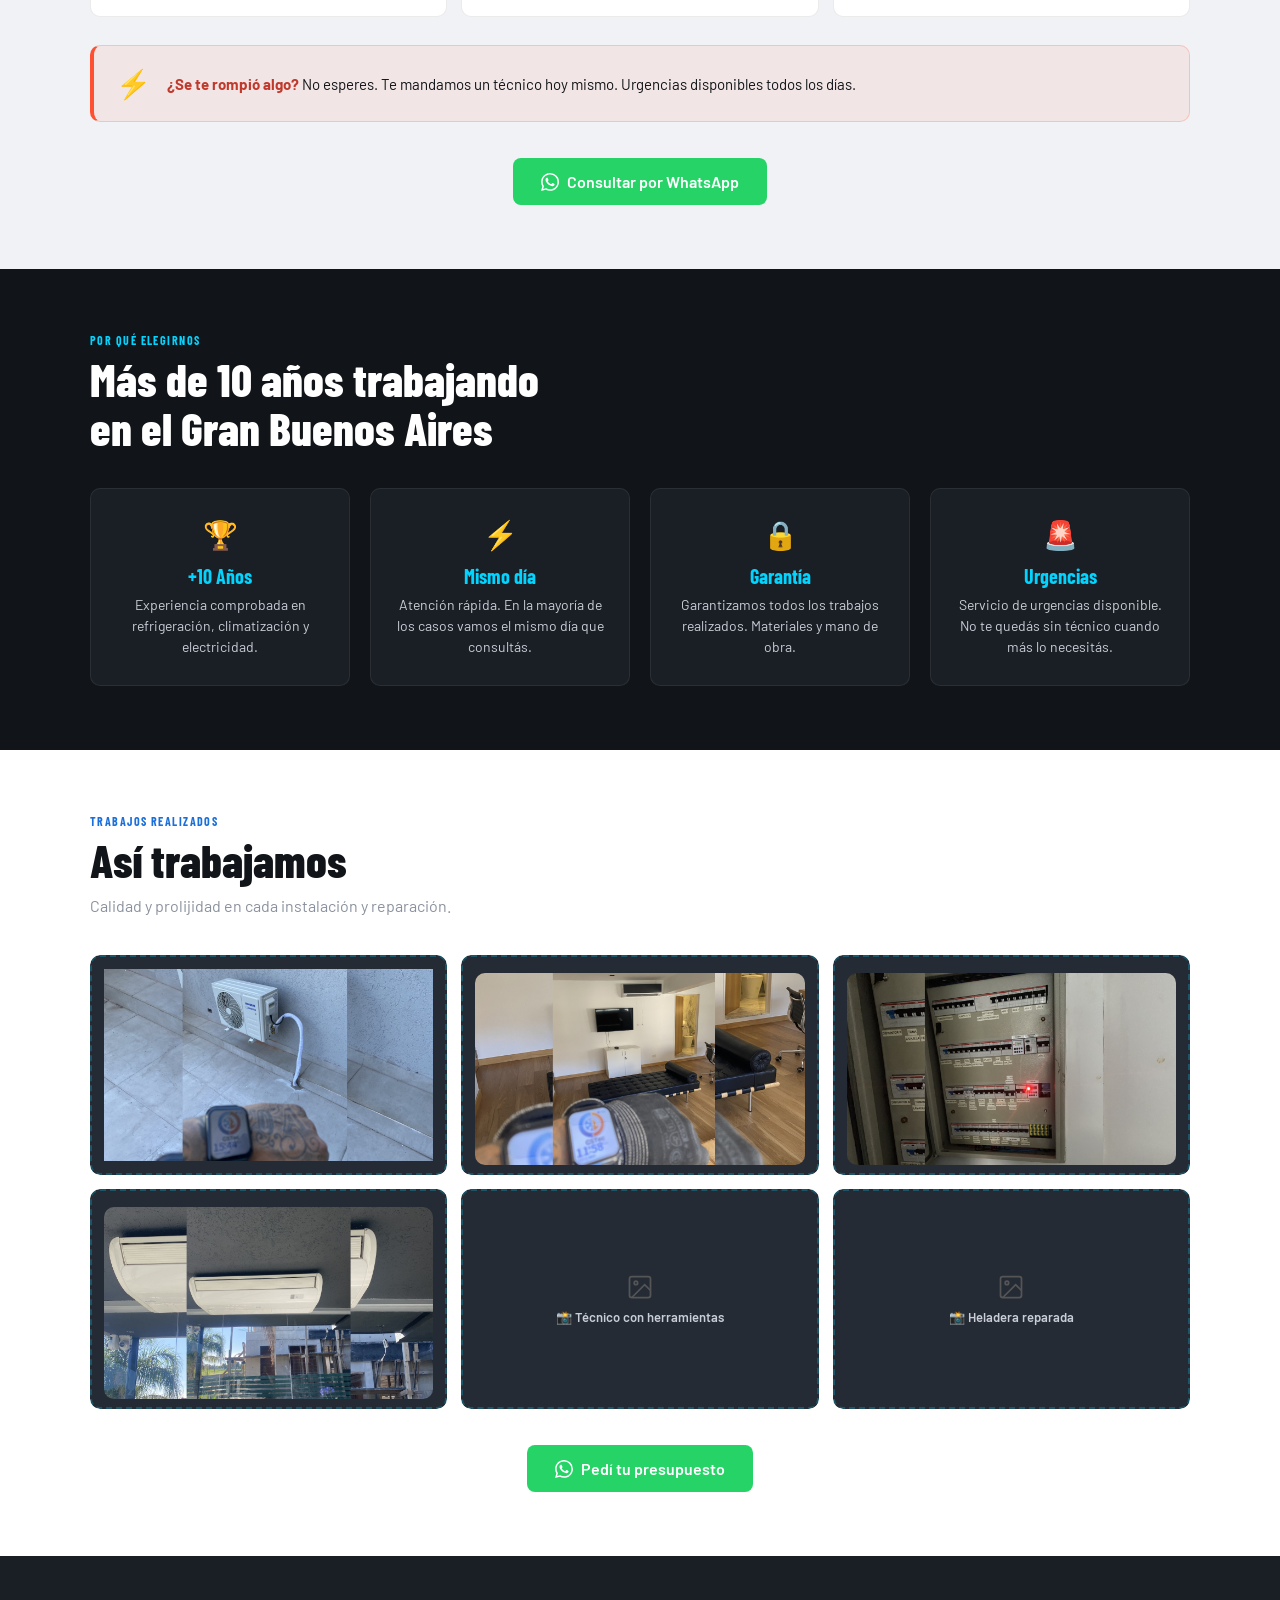
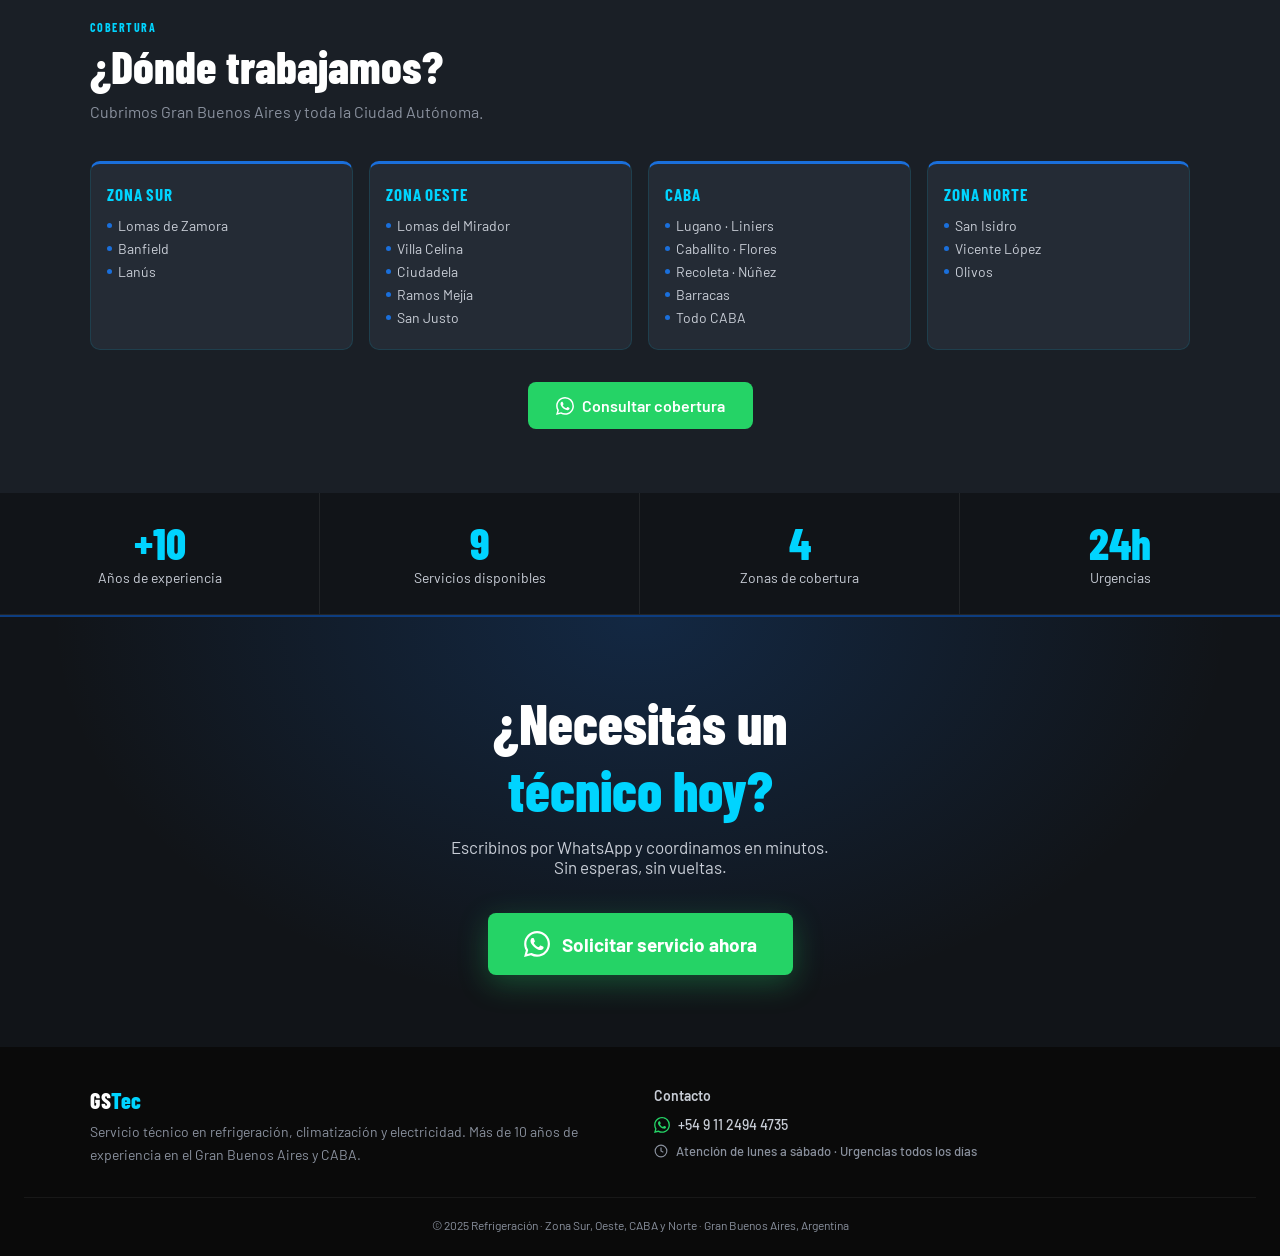
==== commit bae4274c: "Update index.html" ====
--- a/index.html
+++ b/index.html
@@ -826,7 +826,7 @@
       <div class="gallery-item">
         <div class="img-placeholder" style="height:220px">
           <svg width="28" height="28" fill="none" stroke="#555" stroke-width="1.5" viewBox="0 0 24 24"><rect x="3" y="3" width="18" height="18" rx="2"/><circle cx="8.5" cy="8.5" r="1.5"/><path d="m21 15-5-5L5 21"/></svg>
-          <span>📸 Cámara frigorífica / comercio</span>
+          <img src="foto7.jpg" style="width:100%; height:100%; object-fit:cover; border-radius:10px;">
         </div>
       </div>
       <!-- FOTO 8: Técnico con herramientas -->
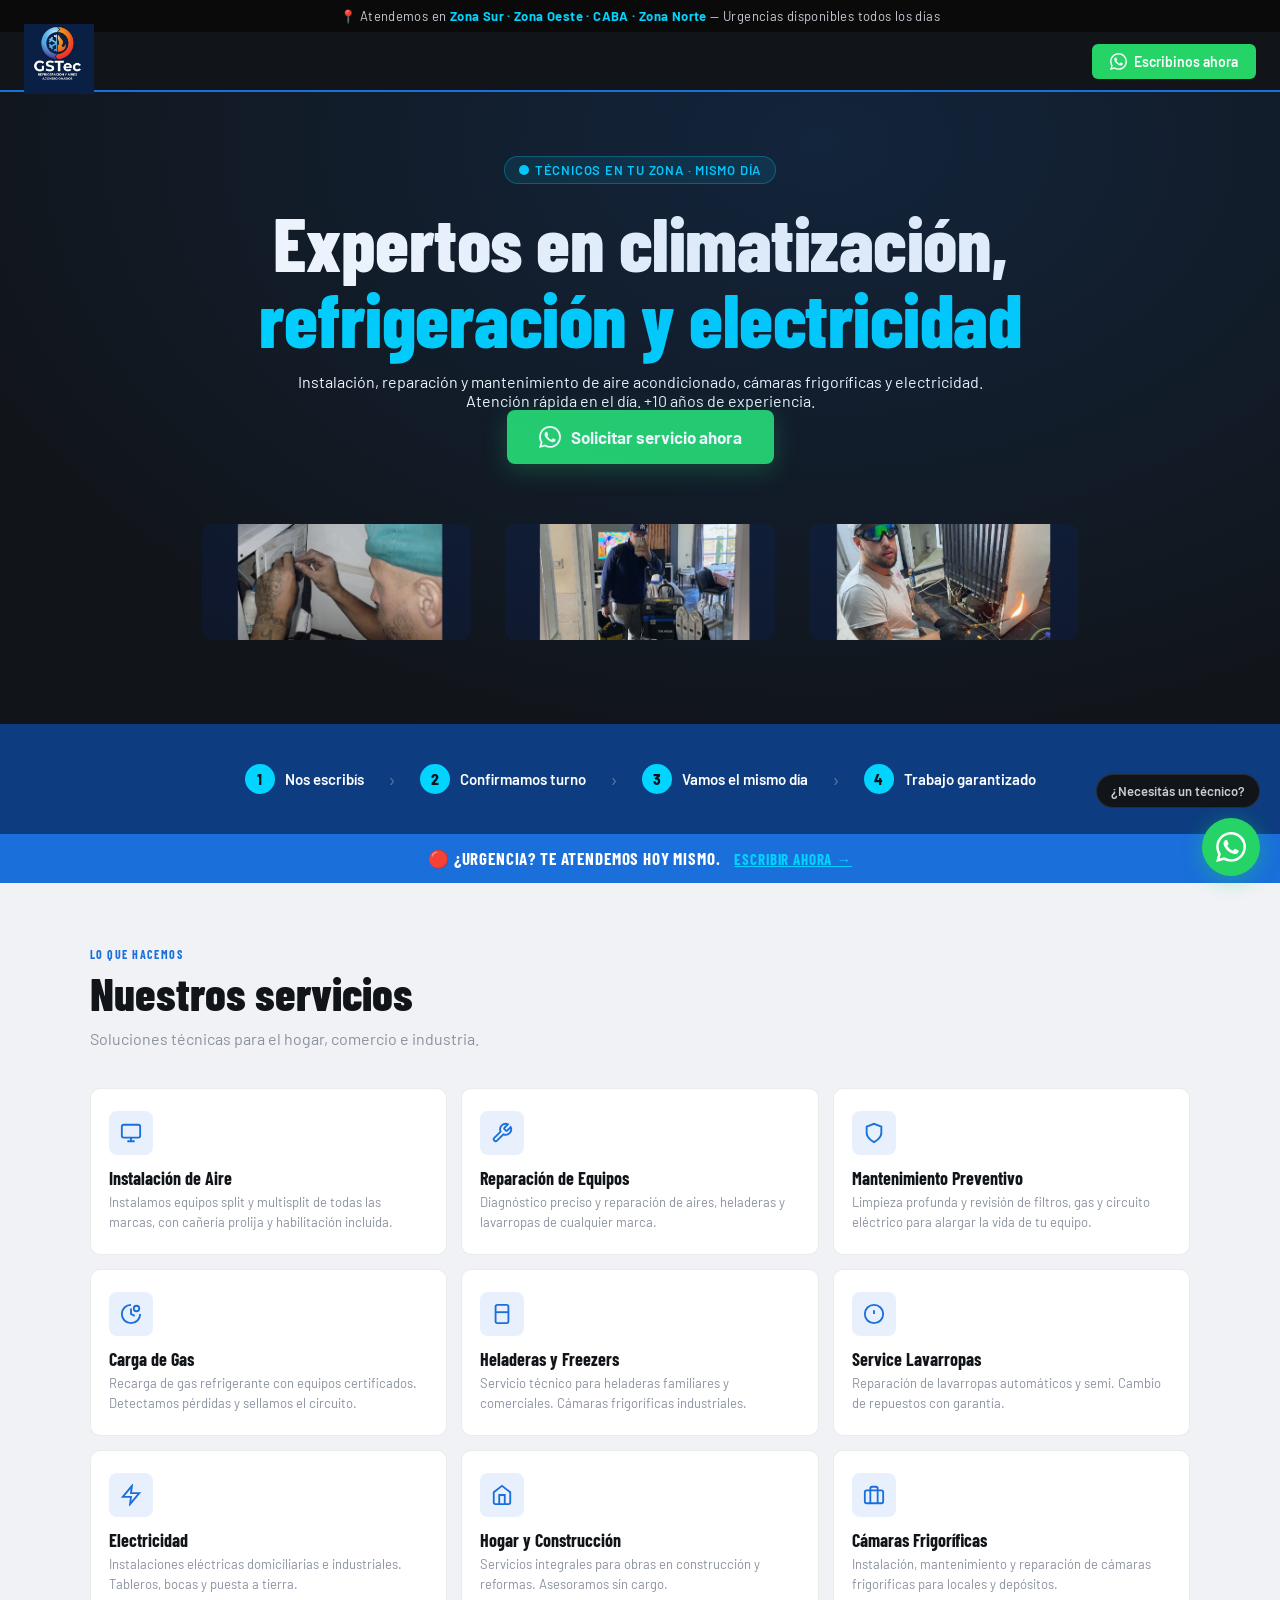
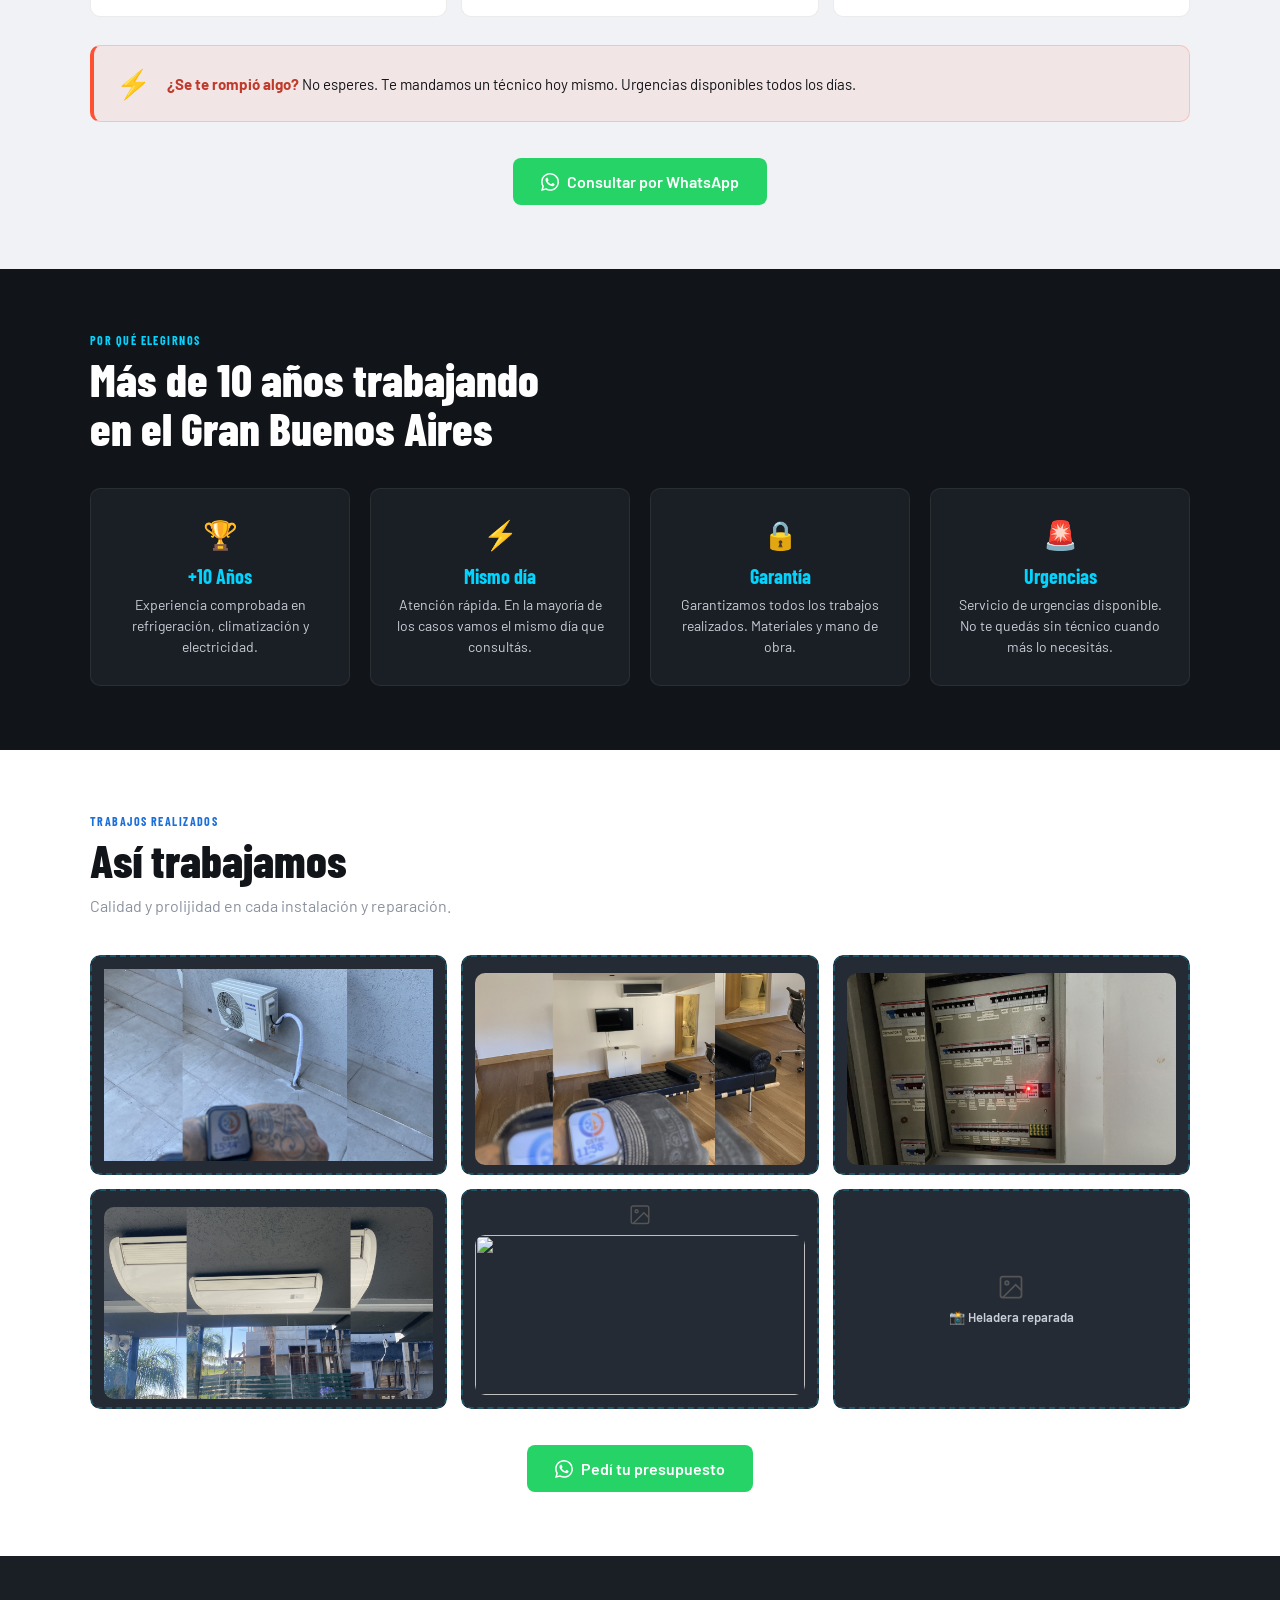
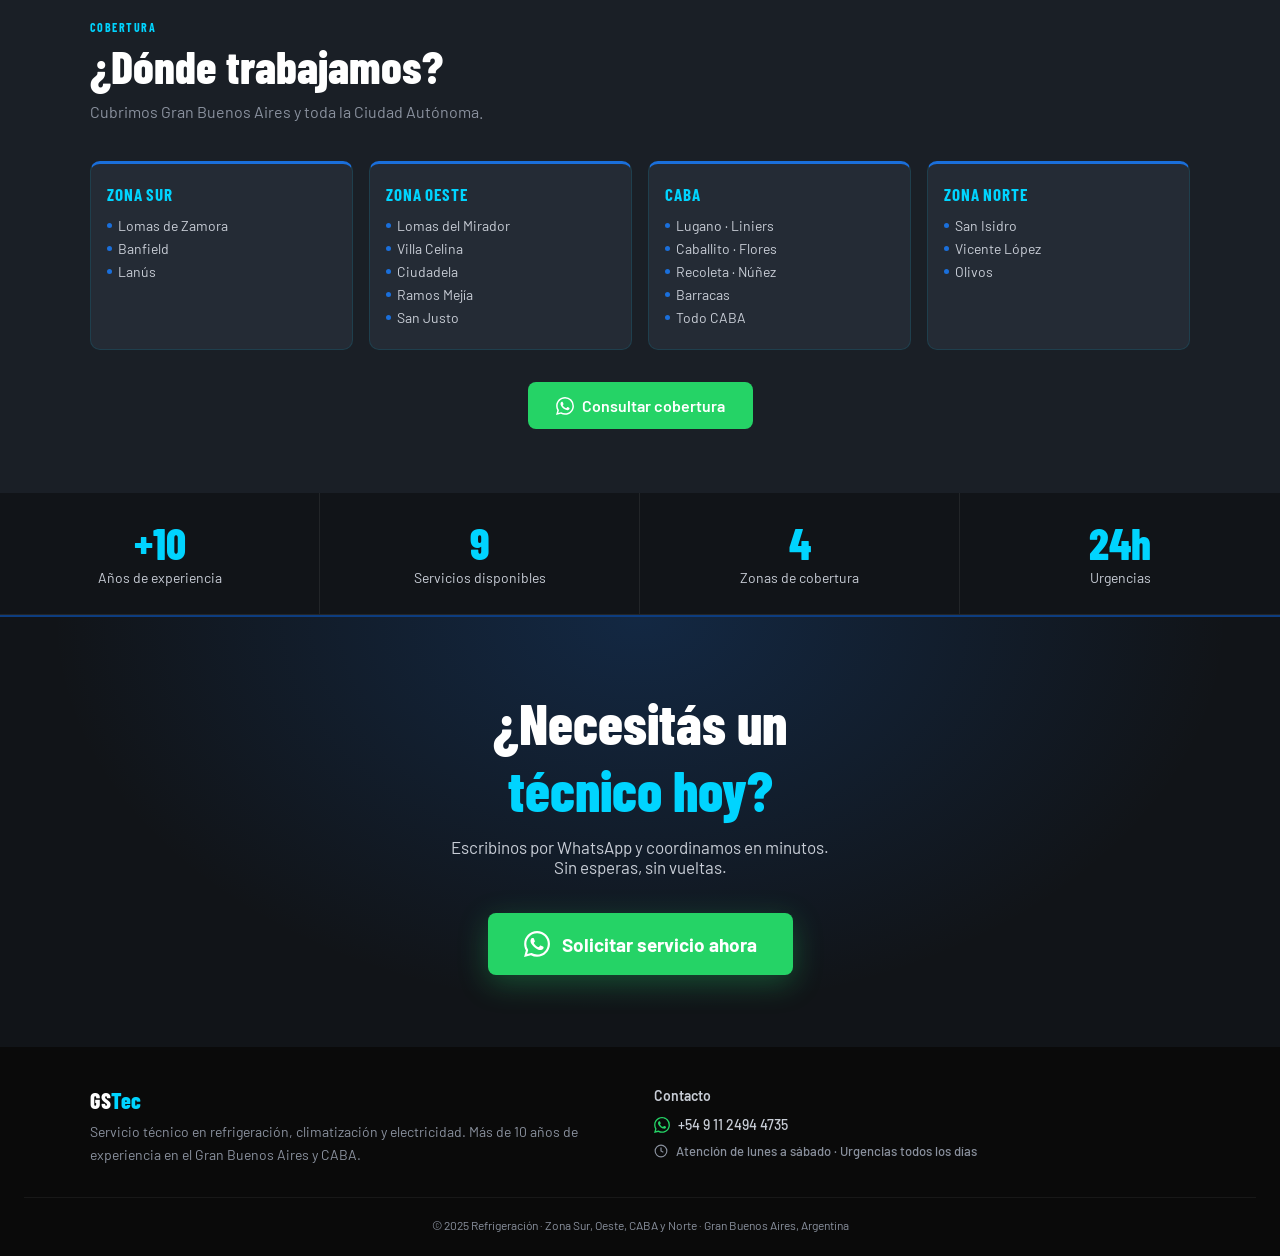
==== commit 1619a379: "Update index.html" ====
--- a/index.html
+++ b/index.html
@@ -833,7 +833,7 @@
       <div class="gallery-item">
         <div class="img-placeholder" style="height:220px">
           <svg width="28" height="28" fill="none" stroke="#555" stroke-width="1.5" viewBox="0 0 24 24"><rect x="3" y="3" width="18" height="18" rx="2"/><circle cx="8.5" cy="8.5" r="1.5"/><path d="m21 15-5-5L5 21"/></svg>
-          <span>📸 Técnico con herramientas</span>
+          <img src="foto8.jpg" style="width:100%; height:100%; object-fit:cover; border-radius:10px;">
         </div>
       </div>
       <!-- FOTO 9: Resultado final de reparación -->
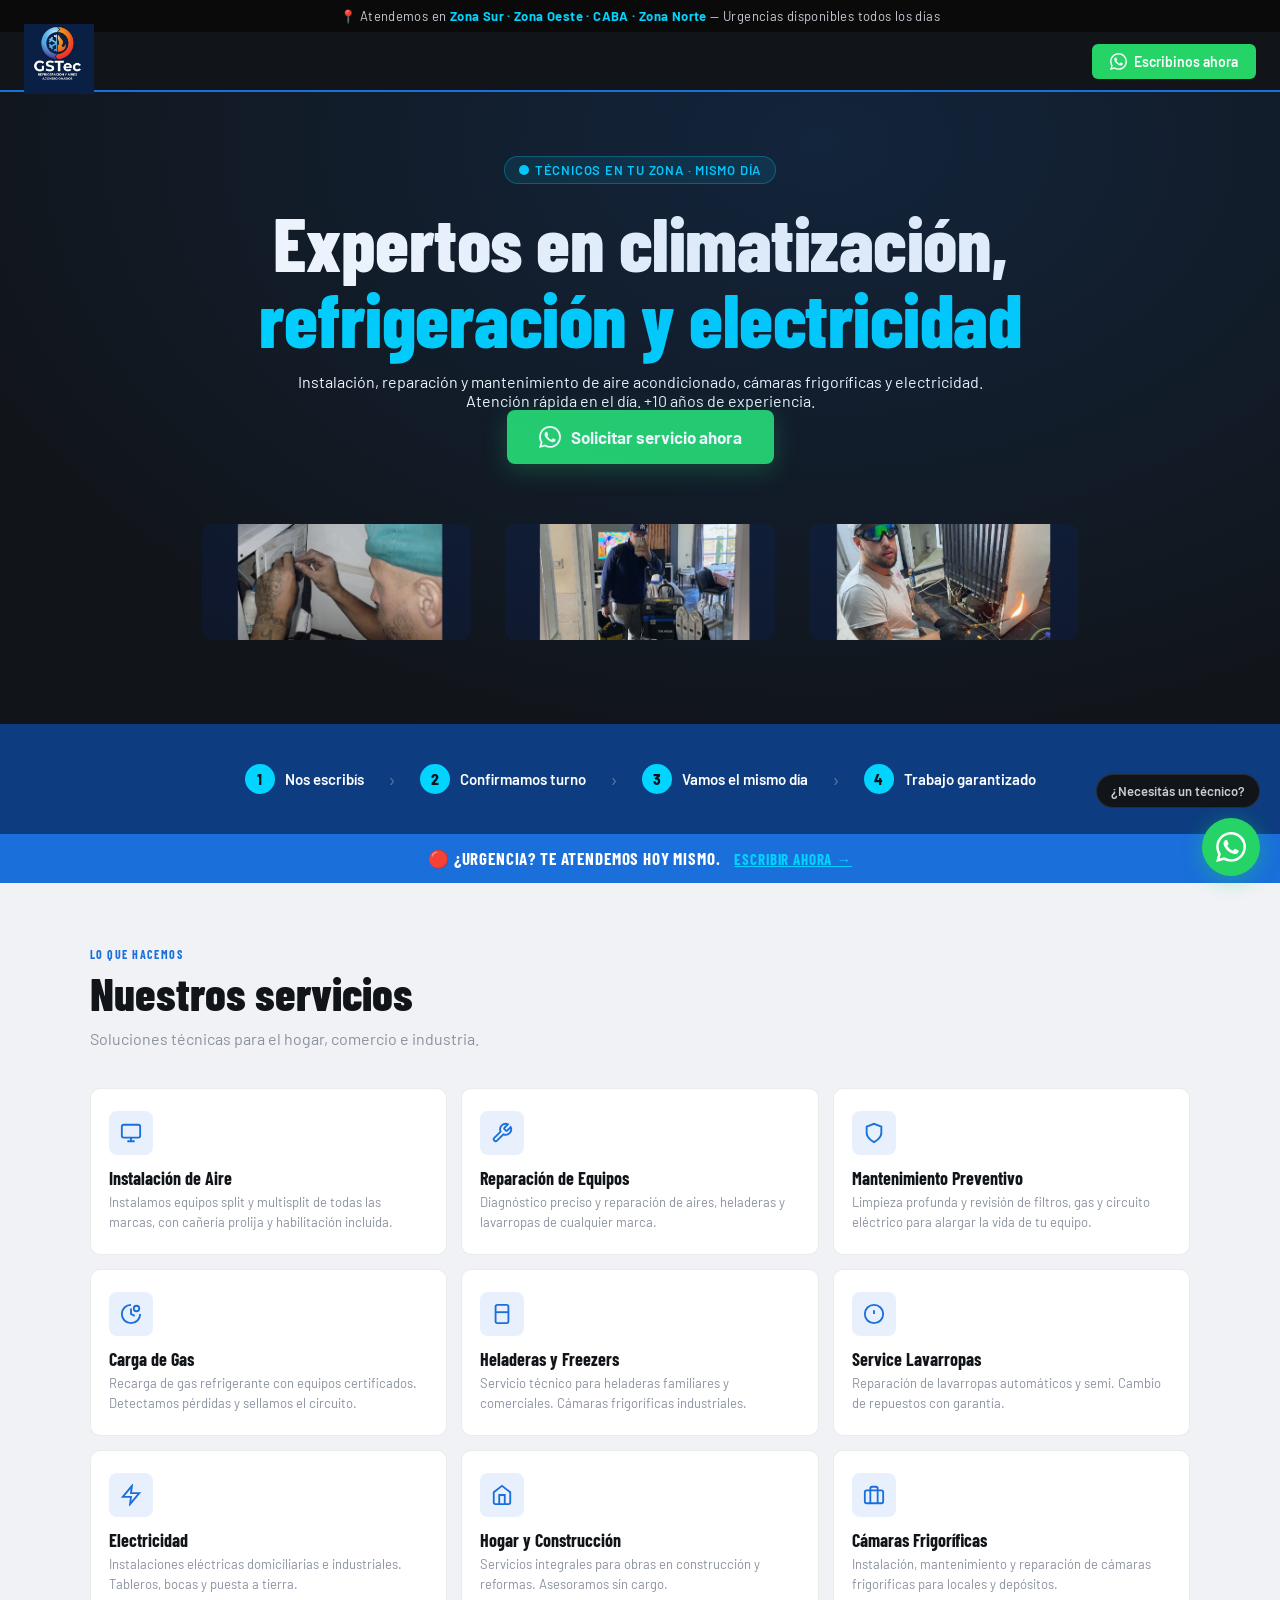
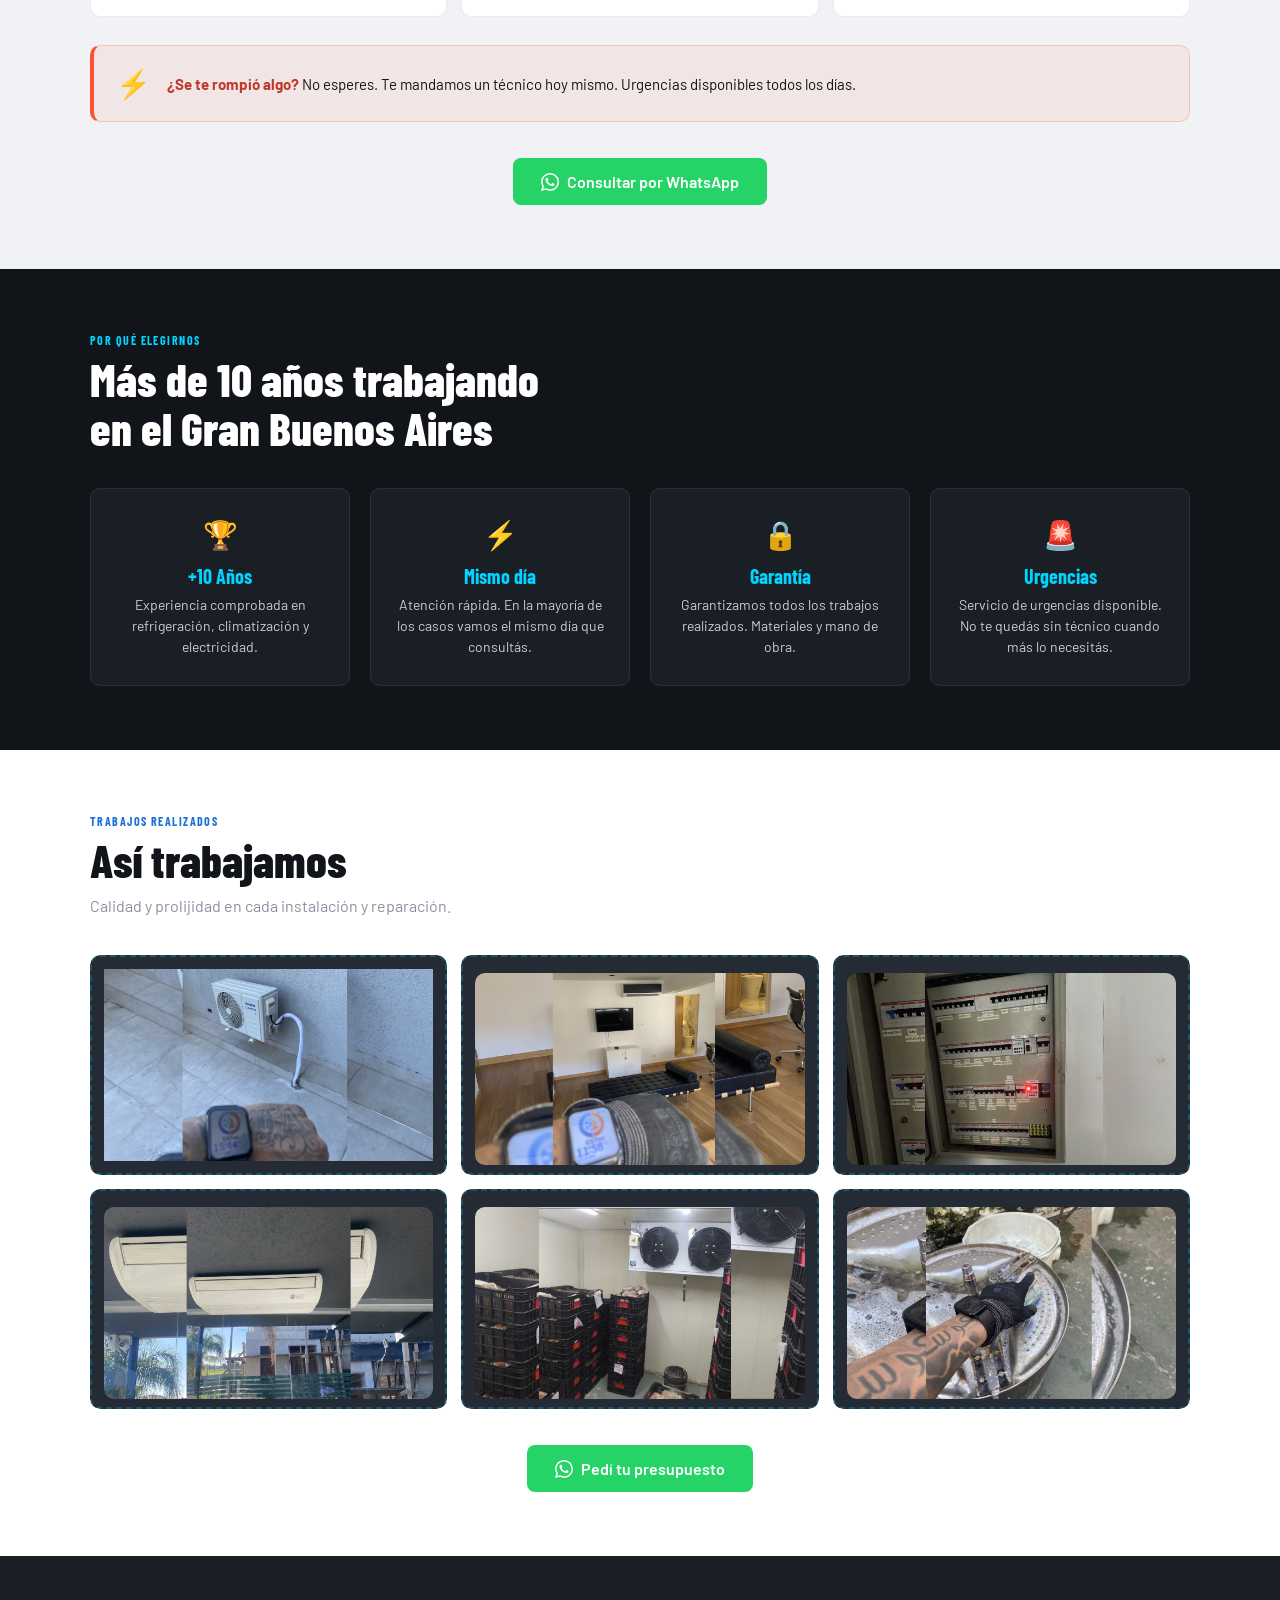
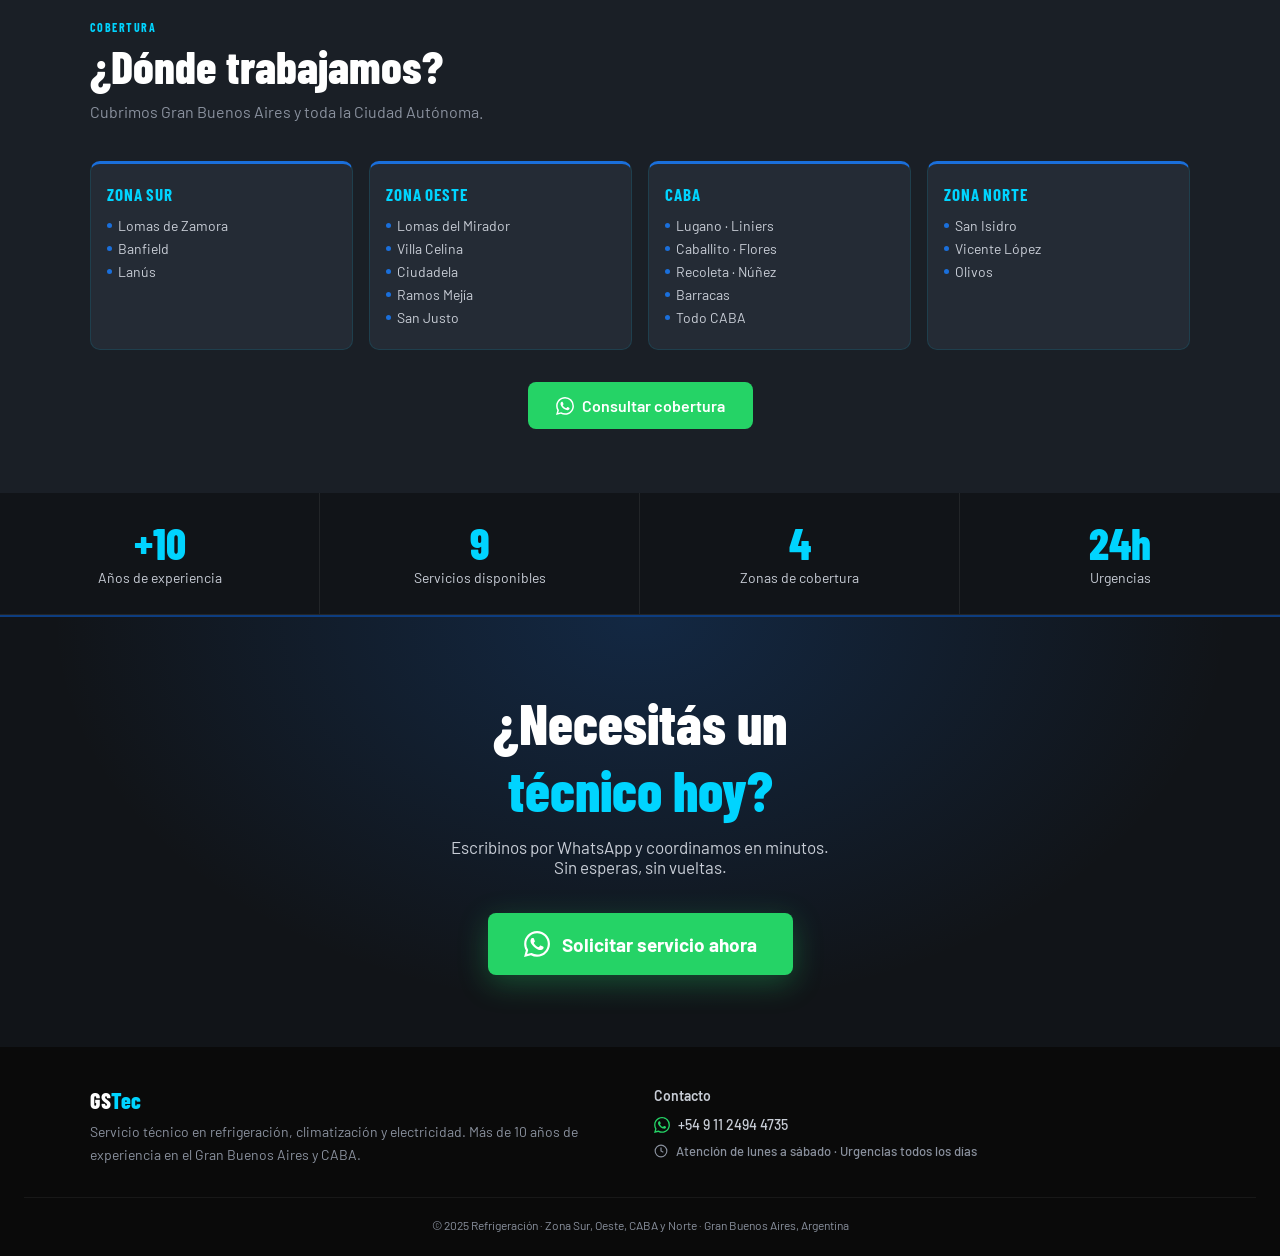
==== commit c7789526: "Update index.html" ====
--- a/index.html
+++ b/index.html
@@ -840,7 +840,7 @@
       <div class="gallery-item">
         <div class="img-placeholder" style="height:220px">
           <svg width="28" height="28" fill="none" stroke="#555" stroke-width="1.5" viewBox="0 0 24 24"><rect x="3" y="3" width="18" height="18" rx="2"/><circle cx="8.5" cy="8.5" r="1.5"/><path d="m21 15-5-5L5 21"/></svg>
-          <span>📸 Heladera reparada</span>
+          <img src="foto9.jpg" style="width:100%; height:100%; object-fit:cover; border-radius:10px;">
         </div>
       </div>
     </div>
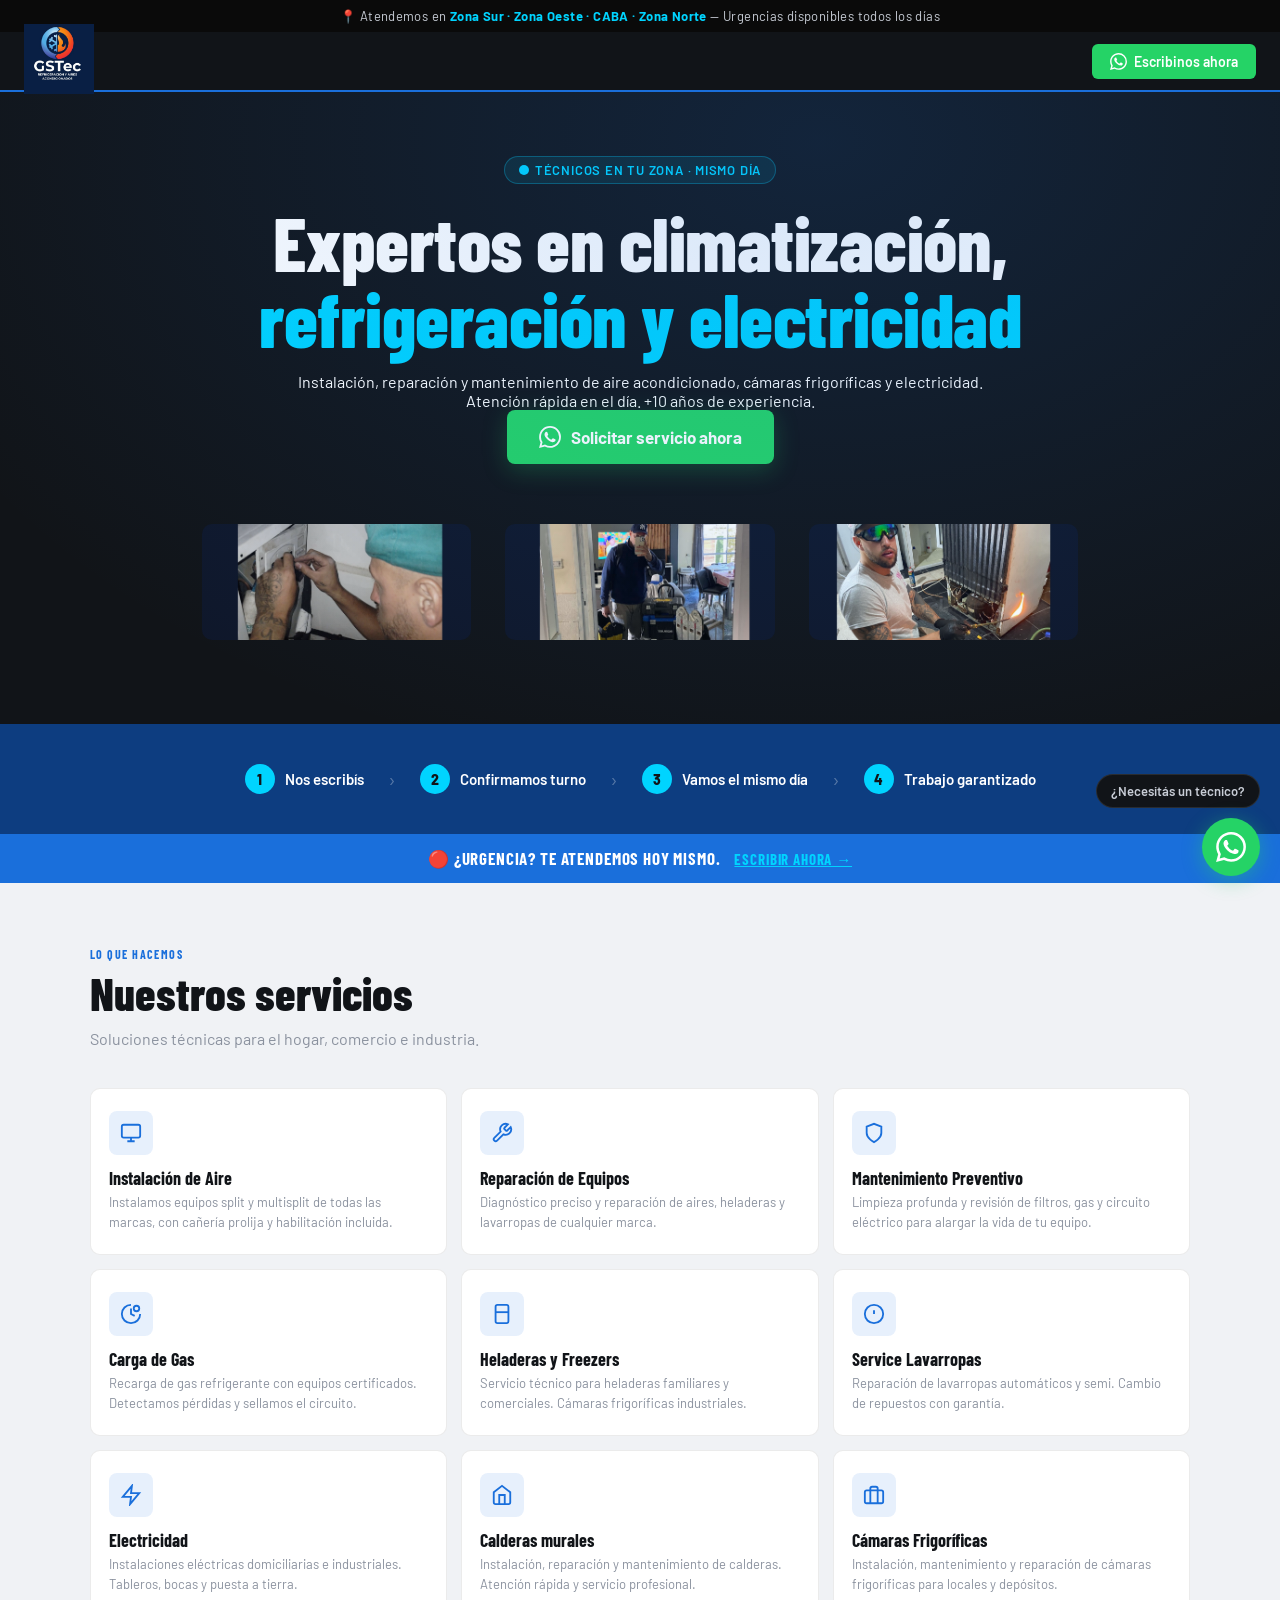
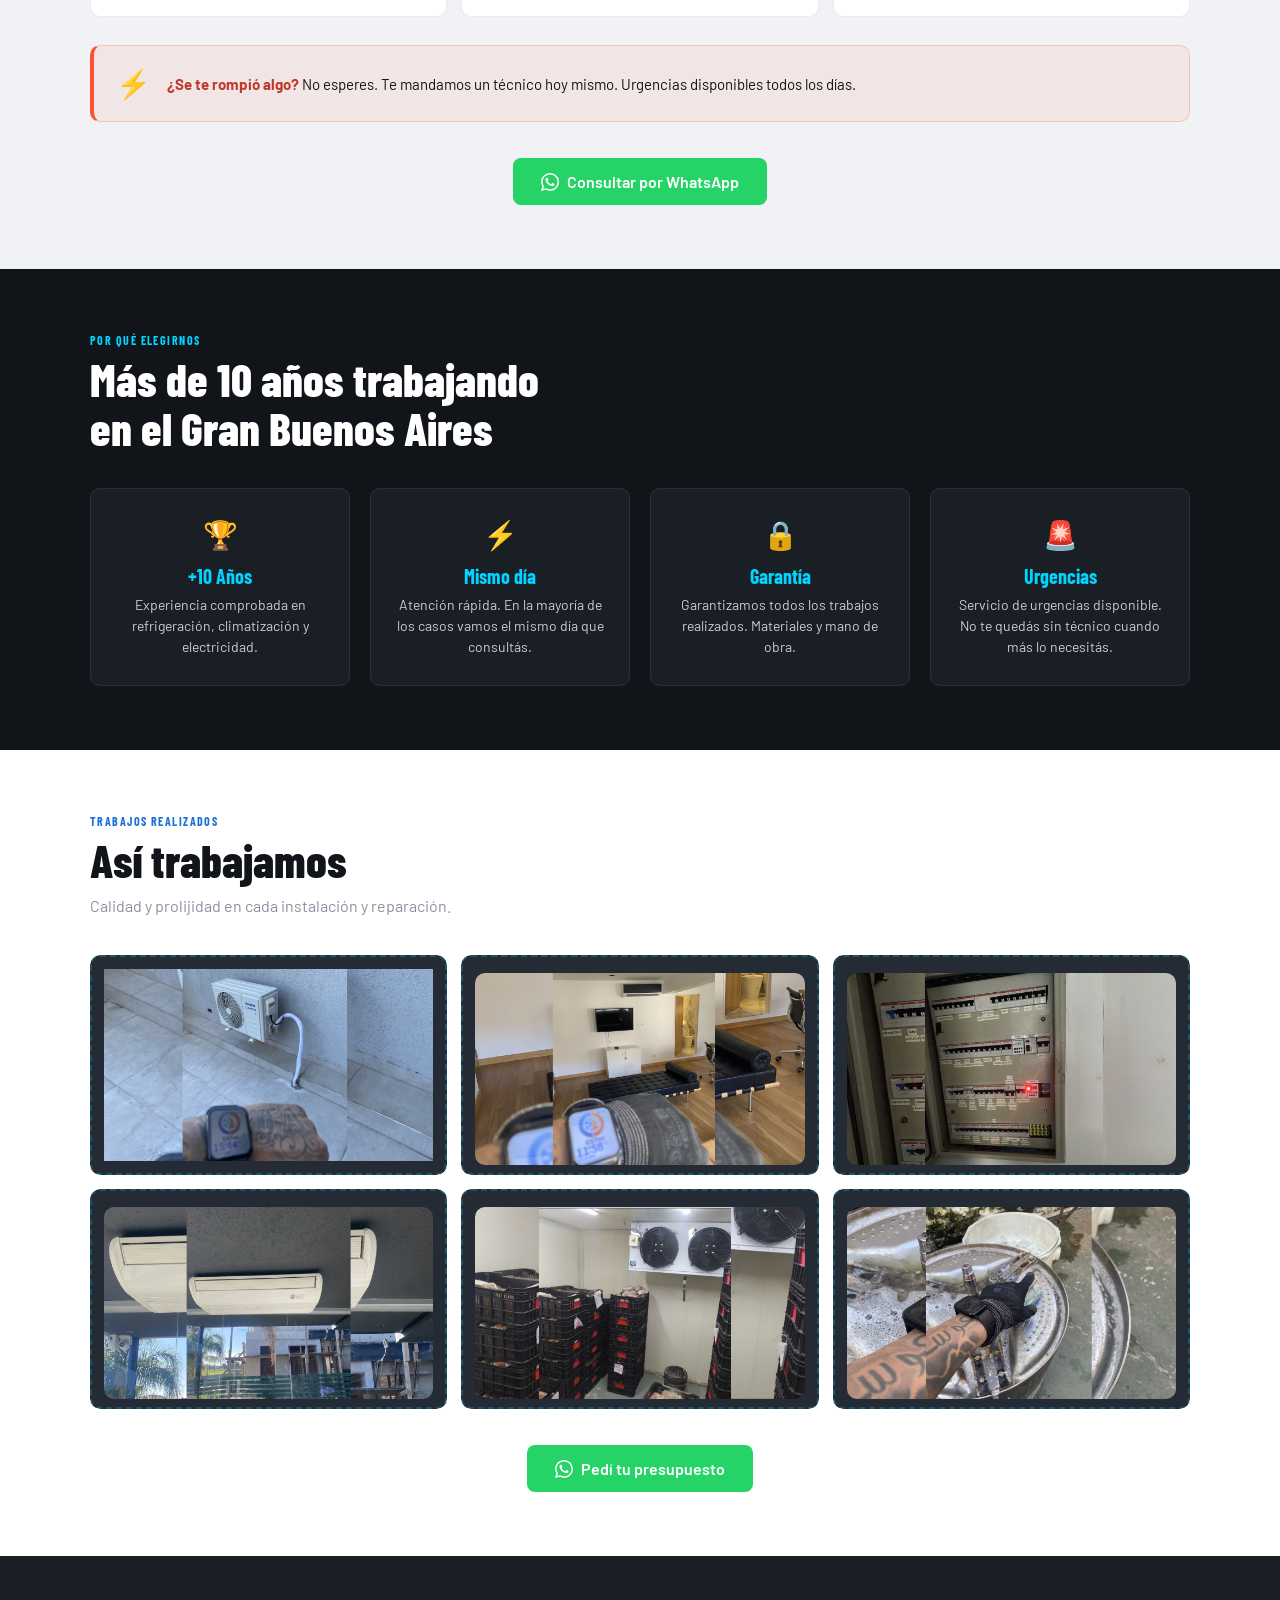
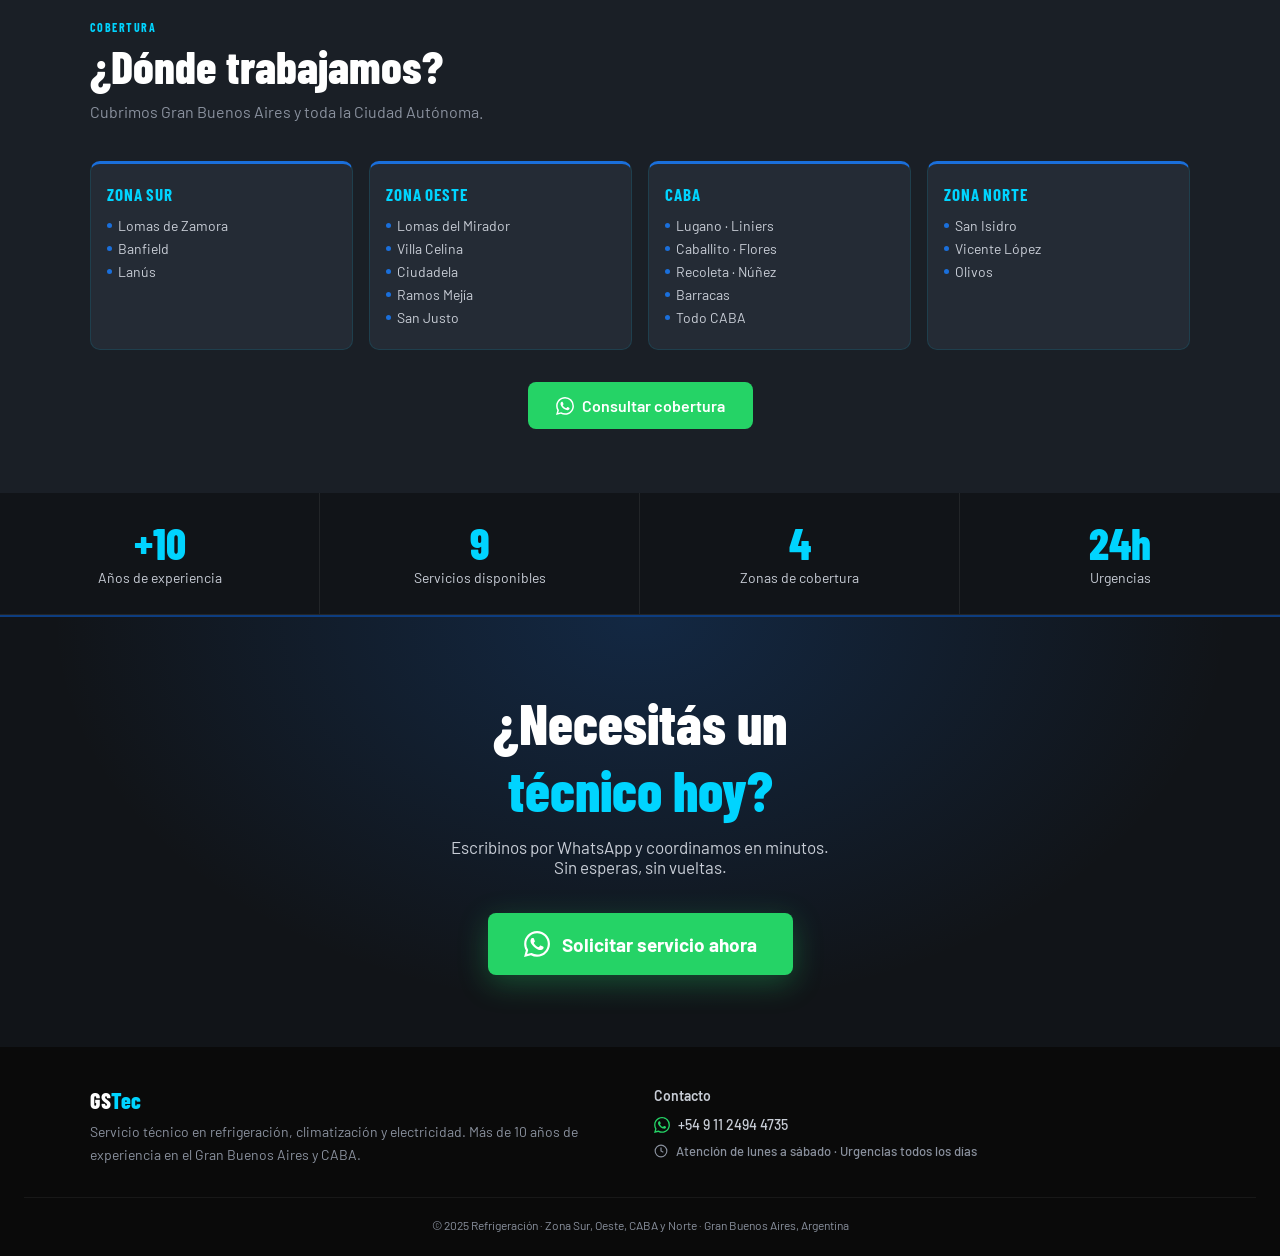
==== commit 6d86c68d: "Update index.html" ====
--- a/index.html
+++ b/index.html
@@ -735,8 +735,8 @@
         <div class="service-icon">
           <svg width="22" height="22" fill="none" stroke="currentColor" stroke-width="2" viewBox="0 0 24 24"><path d="M3 9l9-7 9 7v11a2 2 0 0 1-2 2H5a2 2 0 0 1-2-2z"/><polyline points="9 22 9 12 15 12 15 22"/></svg>
         </div>
-        <h3>Hogar y Construcción</h3>
-        <p>Servicios integrales para obras en construcción y reformas. Asesoramos sin cargo.</p>
+        <h3>Calderas murales</h3>
+        <p>Instalación, reparación y mantenimiento de calderas. Atención rápida y servicio profesional.</p>
       </div>
 
       <div class="service-card">
